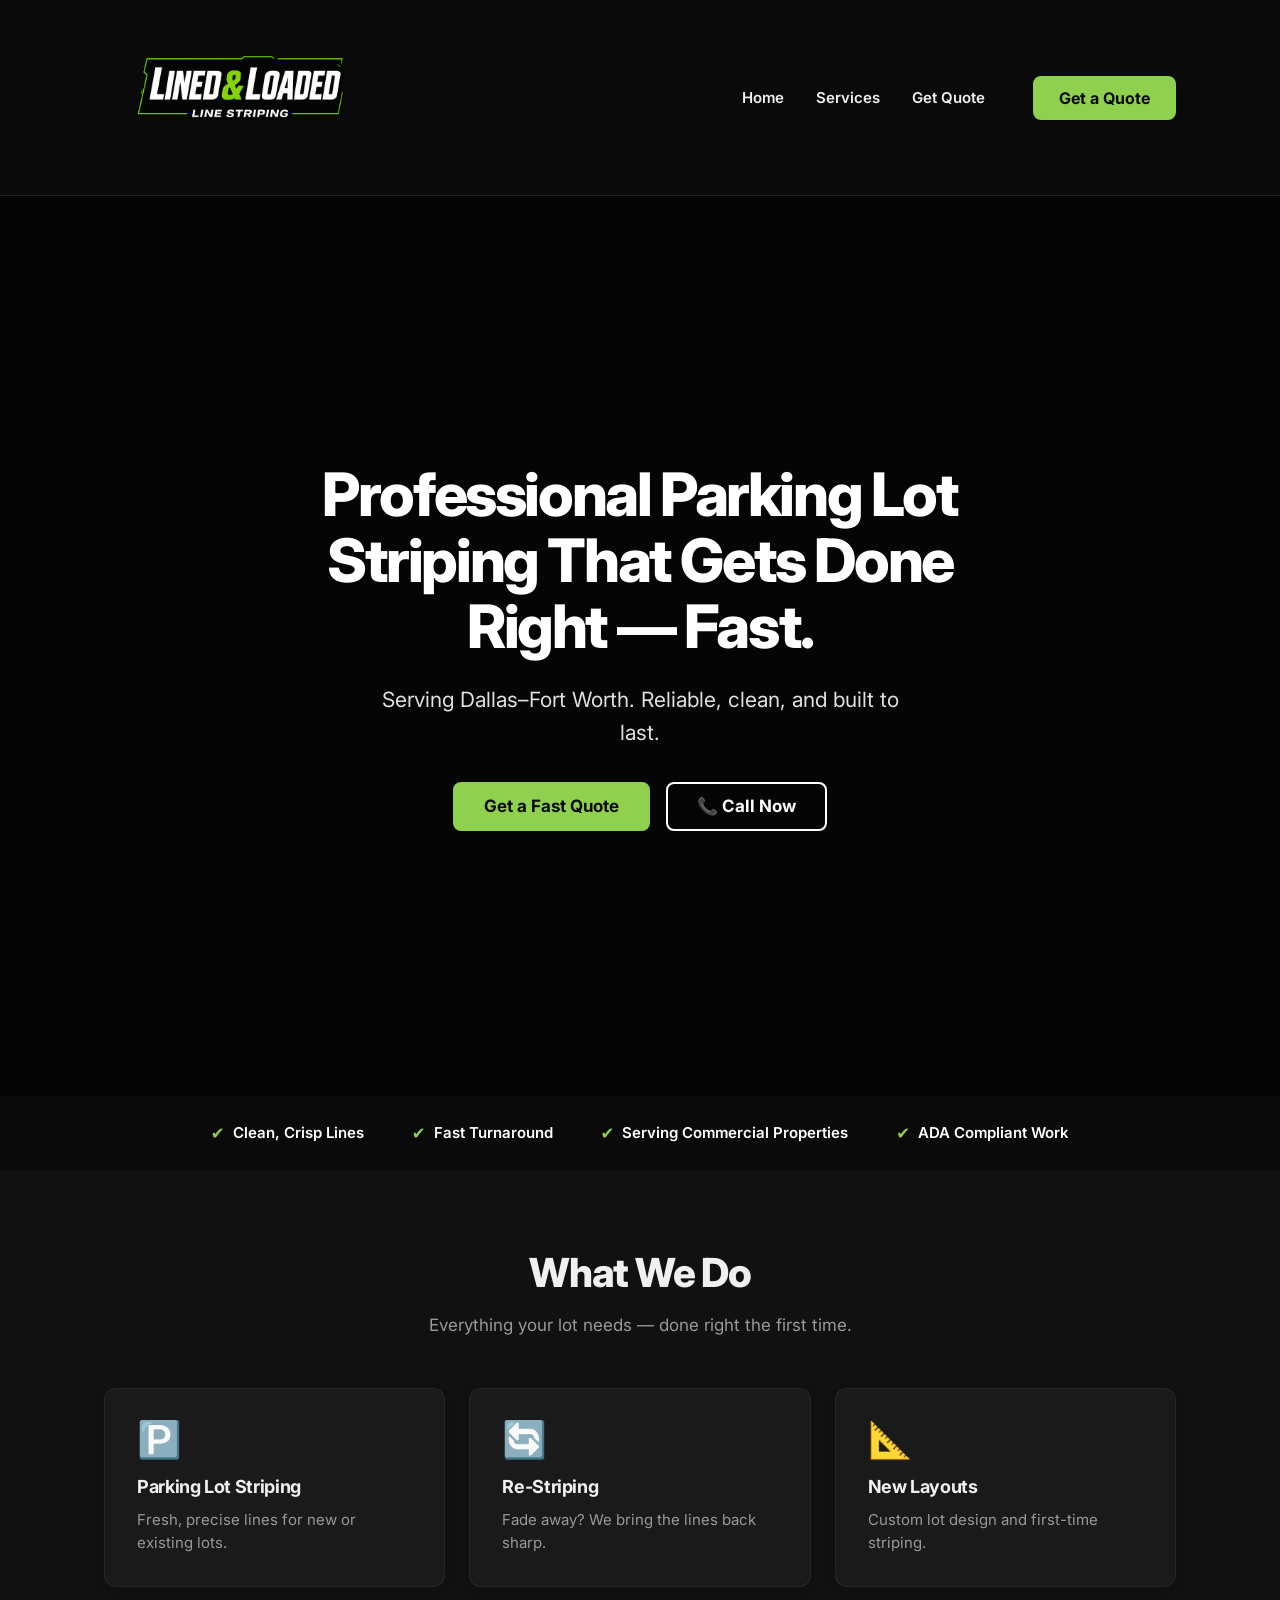
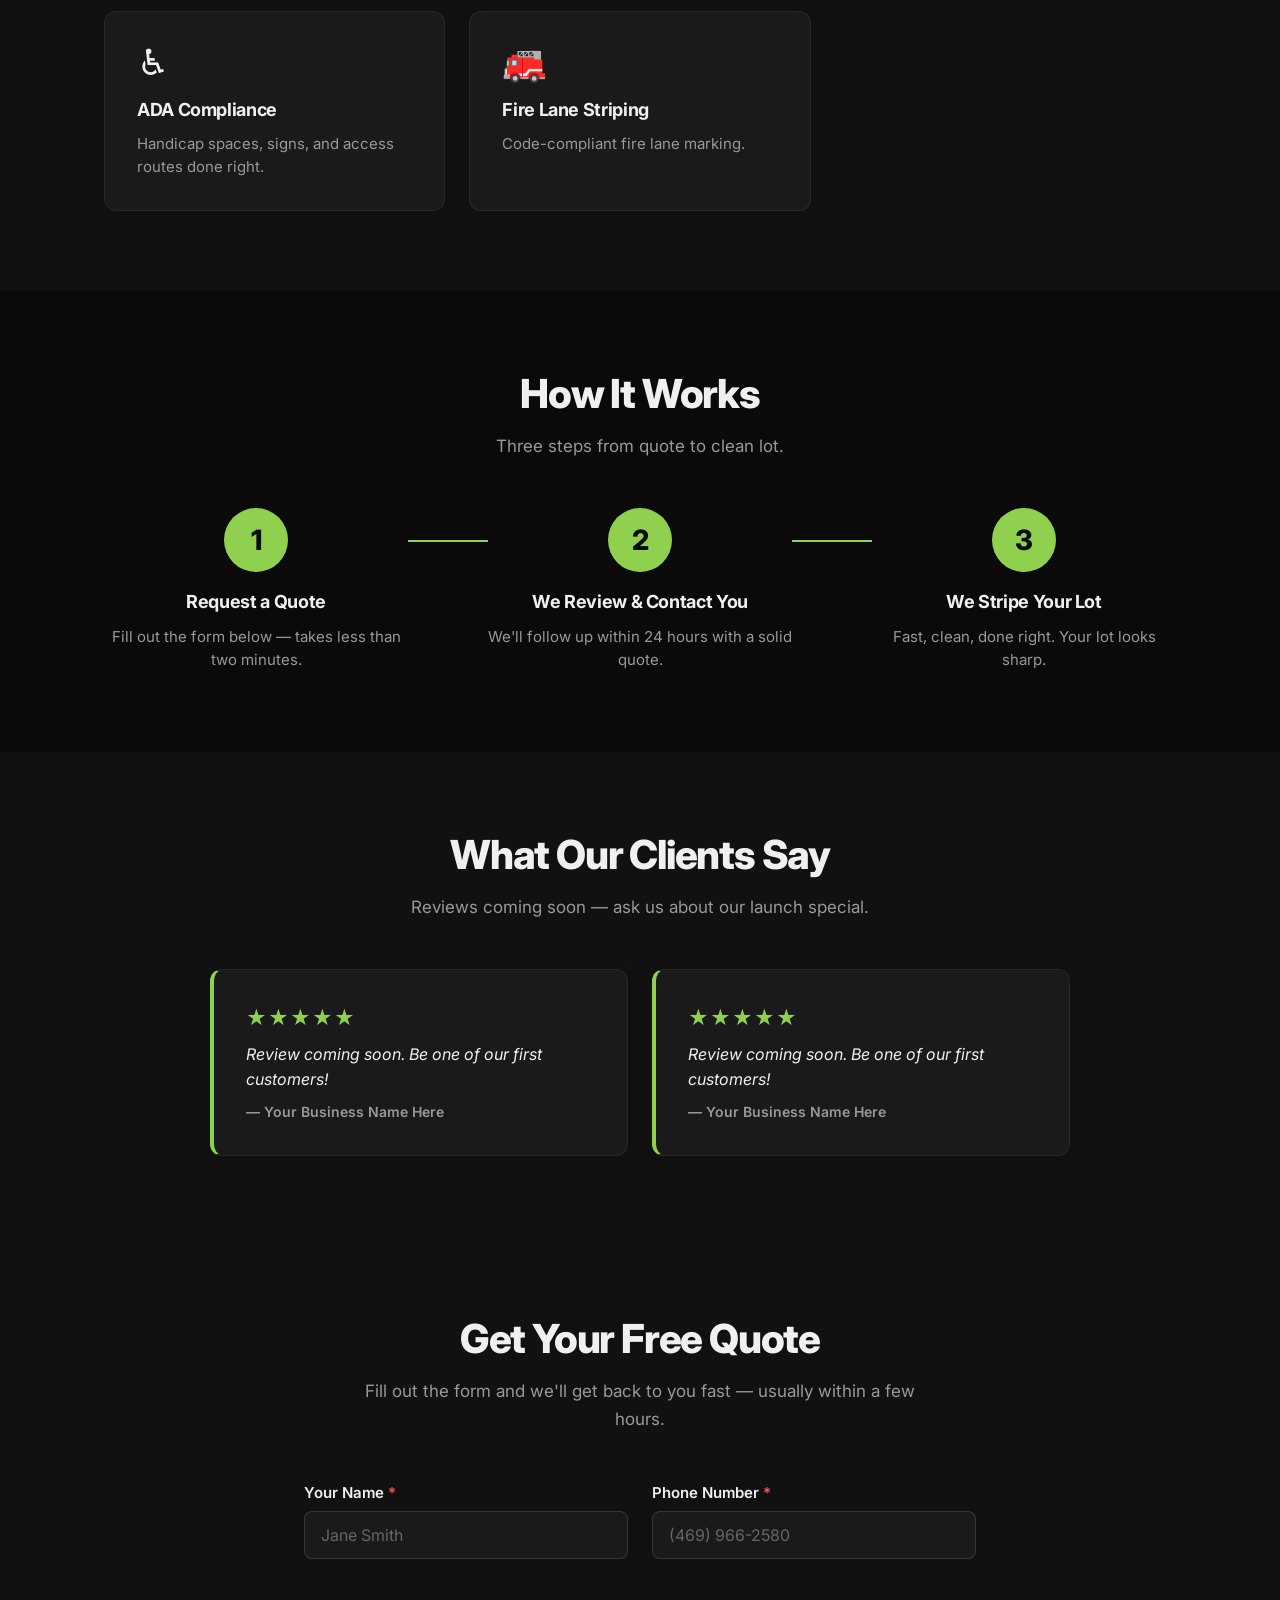
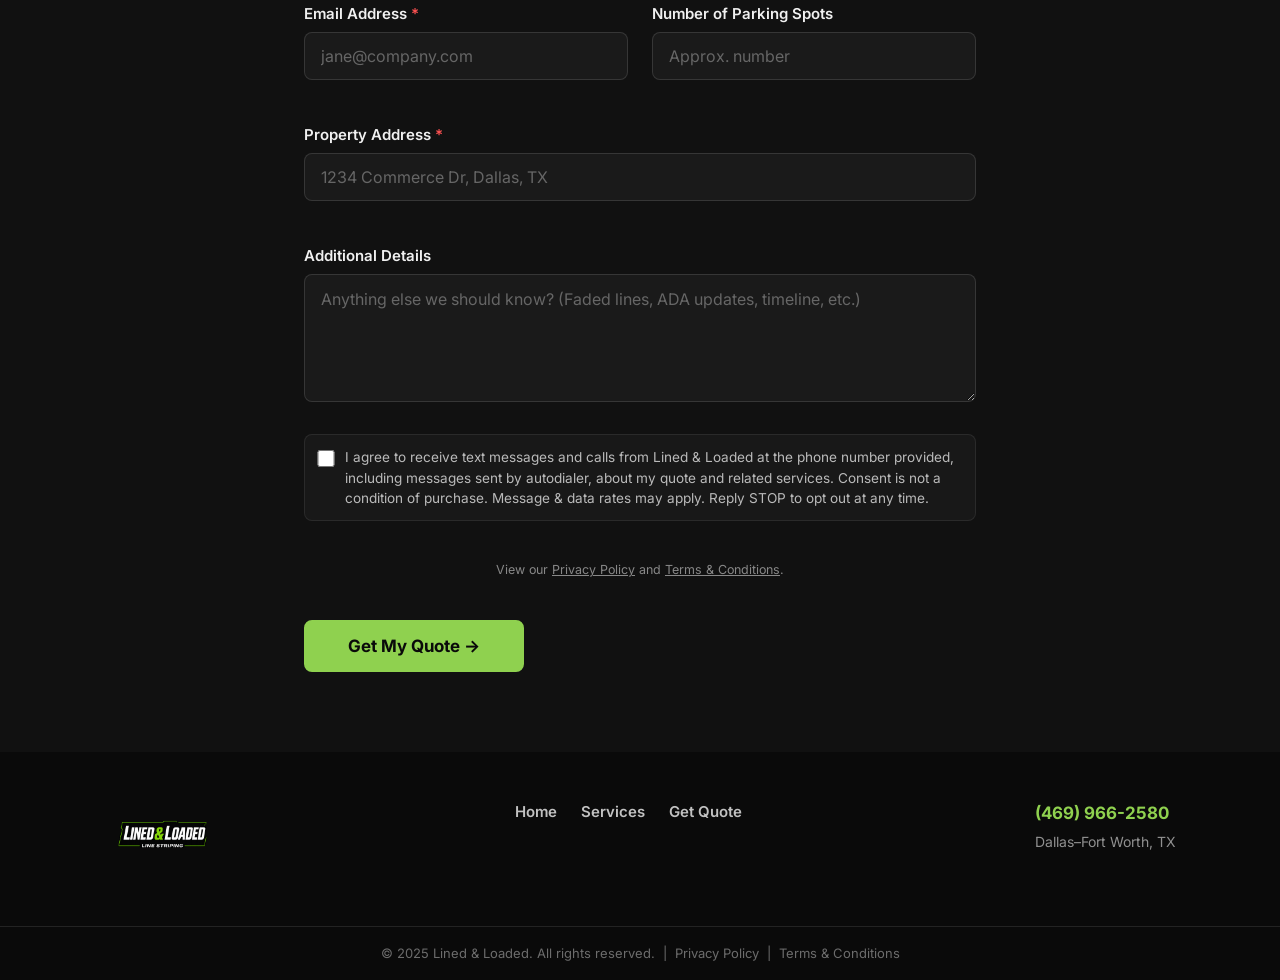
==== index.html @ a07b5204 "Add Google Ads conversion tracking code to all pages" ====
<!DOCTYPE html>
<html lang="en">
<head>
  <meta charset="UTF-8" />
  <meta name="viewport" content="width=device-width, initial-scale=1.0" />
  <title>Parking Lot Striping Dallas | Lined &amp; Loaded</title>
  <meta name="description" content="Professional parking lot striping in Dallas–Fort Worth. Fast turnaround, clean lines, ADA compliant. Get a free quote today." />
  <link rel="canonical" href="https://linedandloadedstriping.com" />

  <!-- Open Graph -->
  <meta property="og:title" content="Parking Lot Striping Dallas | Lined &amp; Loaded" />
  <meta property="og:description" content="Professional parking lot striping in Dallas–Fort Worth. Fast turnaround, clean lines, ADA compliant. Get a free quote today." />
  <meta property="og:type" content="website" />
  <meta property="og:url" content="https://linedandloadedstriping.com" />

  <!-- Google Fonts: Inter -->
  <link rel="preconnect" href="https://fonts.googleapis.com" />
  <link rel="preconnect" href="https://fonts.gstatic.com" crossorigin />
  <link href="https://fonts.googleapis.com/css2?family=Inter:wght@400;600;700;800&display=swap" rel="stylesheet" />

  <!-- Google tag (gtag.js) -->
  <script async src="https://www.googletagmanager.com/gtag/js?id=AW-18159029595"></script>
  <script>
    window.dataLayer = window.dataLayer || [];
    function gtag(){dataLayer.push(arguments);}
    gtag('js', new Date());
    gtag('config', 'AW-18159029595');
  </script>

  <link rel="stylesheet" href="styles.css" />
</head>
<body>

  <!-- ============================================================
       NAVIGATION
  ============================================================ -->
  <header class="nav-header" role="banner">
    <nav class="nav-container" aria-label="Main navigation">
      <!-- Logo -->
      <a href="#home" class="nav-logo" aria-label="Lined &amp; Loaded — Home">
        <img src="logo-new.png" alt="Lined &amp; Loaded Line Striping — Dallas, Texas" class="nav-logo-img" />
      </a>

      <!-- Desktop nav links -->
      <ul class="nav-links" role="list">
        <li><a href="#home" class="nav-link">Home</a></li>
        <li><a href="#services" class="nav-link">Services</a></li>
        <li><a href="#quote" class="nav-link">Get Quote</a></li>
      </ul>

      <!-- Desktop CTA -->
      <a href="#quote" class="btn btn-primary nav-cta">Get a Quote</a>

      <!-- Hamburger (mobile) -->
      <button
        class="hamburger"
        id="hamburger"
        aria-label="Toggle navigation menu"
        aria-expanded="false"
        aria-controls="mobile-nav"
      >
        <span class="hamburger-bar"></span>
        <span class="hamburger-bar"></span>
        <span class="hamburger-bar"></span>
      </button>
    </nav>

    <!-- Mobile nav -->
    <div class="mobile-nav" id="mobile-nav" aria-hidden="true">
      <ul role="list">
        <li><a href="#home" class="mobile-nav-link">Home</a></li>
        <li><a href="#services" class="mobile-nav-link">Services</a></li>
        <li><a href="#quote" class="mobile-nav-link">Get Quote</a></li>
      </ul>
      <a href="#quote" class="btn btn-primary mobile-nav-cta">Get a Free Quote</a>
    </div>
  </header>

  <main>

    <!-- ============================================================
         HERO SECTION
    ============================================================ -->
    <section class="hero" id="home" aria-label="Hero">
      <div class="hero-overlay" aria-hidden="true"></div>
      <div class="hero-content">
        <h1 class="hero-headline hero-animate">
          Professional Parking Lot Striping That Gets Done Right&nbsp;— Fast.
        </h1>
        <p class="hero-sub hero-animate hero-animate--delay-1">
          Serving Dallas–Fort Worth. Reliable, clean, and built to last.
        </p>
        <div class="hero-ctas hero-animate hero-animate--delay-2">
          <a href="#quote" class="btn btn-primary btn-lg">Get a Fast Quote</a>
          <a href="tel:+14699662580" class="btn btn-outline-light btn-lg">
            📞 Call Now
          </a>
        </div>
      </div>
    </section>

    <!-- ============================================================
         TRUST BAR
    ============================================================ -->
    <section class="trust-bar" aria-label="Why choose us">
      <div class="trust-bar-inner">
        <div class="trust-item">
          <span class="trust-check" aria-hidden="true">✔</span>
          <span>Clean, Crisp Lines</span>
        </div>
        <div class="trust-item">
          <span class="trust-check" aria-hidden="true">✔</span>
          <span>Fast Turnaround</span>
        </div>
        <div class="trust-item">
          <span class="trust-check" aria-hidden="true">✔</span>
          <span>Serving Commercial Properties</span>
        </div>
        <div class="trust-item">
          <span class="trust-check" aria-hidden="true">✔</span>
          <span>ADA Compliant Work</span>
        </div>
      </div>
    </section>

    <!-- ============================================================
         SERVICES SECTION
    ============================================================ -->
    <section class="services section" id="services" aria-labelledby="services-title">
      <div class="container">
        <h2 class="section-title" id="services-title">What We Do</h2>
        <p class="section-subtitle">Everything your lot needs — done right the first time.</p>

        <div class="services-grid">

          <article class="service-card fade-in-scroll" aria-label="Parking Lot Striping">
            <div class="service-icon" aria-hidden="true">🅿️</div>
            <h3 class="service-title">Parking Lot Striping</h3>
            <p class="service-desc">Fresh, precise lines for new or existing lots.</p>
          </article>

          <article class="service-card fade-in-scroll" aria-label="Re-Striping">
            <div class="service-icon" aria-hidden="true">🔄</div>
            <h3 class="service-title">Re-Striping</h3>
            <p class="service-desc">Fade away? We bring the lines back sharp.</p>
          </article>

          <article class="service-card fade-in-scroll" aria-label="New Layouts">
            <div class="service-icon" aria-hidden="true">📐</div>
            <h3 class="service-title">New Layouts</h3>
            <p class="service-desc">Custom lot design and first-time striping.</p>
          </article>

          <article class="service-card fade-in-scroll" aria-label="ADA Compliance">
            <div class="service-icon" aria-hidden="true">♿</div>
            <h3 class="service-title">ADA Compliance</h3>
            <p class="service-desc">Handicap spaces, signs, and access routes done right.</p>
          </article>

          <article class="service-card fade-in-scroll" aria-label="Fire Lane Striping">
            <div class="service-icon" aria-hidden="true">🚒</div>
            <h3 class="service-title">Fire Lane Striping</h3>
            <p class="service-desc">Code-compliant fire lane marking.</p>
          </article>

        </div>
      </div>
    </section>

    <!-- ============================================================
         HOW IT WORKS
    ============================================================ -->
    <section class="how-it-works section" aria-labelledby="how-title">
      <div class="container">
        <h2 class="section-title" id="how-title">How It Works</h2>
        <p class="section-subtitle">Three steps from quote to clean lot.</p>

        <div class="steps-row">

          <div class="step fade-in-scroll" aria-label="Step 1: Request a Quote">
            <div class="step-number" aria-hidden="true">1</div>
            <h3 class="step-title">Request a Quote</h3>
            <p class="step-desc">Fill out the form below — takes less than two minutes.</p>
          </div>

          <div class="step-connector" aria-hidden="true"></div>

          <div class="step fade-in-scroll step--delay-1" aria-label="Step 2: We Review and Contact You">
            <div class="step-number" aria-hidden="true">2</div>
            <h3 class="step-title">We Review &amp; Contact You</h3>
            <p class="step-desc">We'll follow up within 24 hours with a solid quote.</p>
          </div>

          <div class="step-connector" aria-hidden="true"></div>

          <div class="step fade-in-scroll step--delay-2" aria-label="Step 3: We Stripe Your Lot">
            <div class="step-number" aria-hidden="true">3</div>
            <h3 class="step-title">We Stripe Your Lot</h3>
            <p class="step-desc">Fast, clean, done right. Your lot looks sharp.</p>
          </div>

        </div>
      </div>
    </section>

    <!-- ============================================================
         REVIEWS PLACEHOLDER
    ============================================================ -->
    <section class="reviews section" aria-labelledby="reviews-title">
      <div class="container">
        <h2 class="section-title" id="reviews-title">What Our Clients Say</h2>
        <p class="section-subtitle">Reviews coming soon — ask us about our launch special.</p>

        <div class="reviews-grid">

          <blockquote class="review-card" aria-label="Placeholder review 1">
            <p class="review-stars" aria-label="5 stars">★★★★★</p>
            <p class="review-text">Review coming soon. Be one of our first customers!</p>
            <footer class="review-author">— Your Business Name Here</footer>
          </blockquote>

          <blockquote class="review-card" aria-label="Placeholder review 2">
            <p class="review-stars" aria-label="5 stars">★★★★★</p>
            <p class="review-text">Review coming soon. Be one of our first customers!</p>
            <footer class="review-author">— Your Business Name Here</footer>
          </blockquote>

        </div>
      </div>
    </section>

    <!-- ============================================================
         LEAD FORM / QUOTE SECTION
    ============================================================ -->
    <section class="quote-section section" id="quote" aria-labelledby="quote-title">
      <div class="container container--narrow">
        <h2 class="section-title" id="quote-title">Get Your Free Quote</h2>
        <p class="section-subtitle">
          Fill out the form and we'll get back to you fast — usually within a few hours.
        </p>

        <!-- Success message (hidden until form submitted) -->
        <div class="form-success" id="form-success" role="alert" aria-live="polite" hidden>
          <span class="form-success-icon" aria-hidden="true">✅</span>
          <p>Thanks! We'll reach out shortly.</p>
        </div>

        <!-- Error message (hidden until error occurs) -->
        <div class="form-error" id="form-error" role="alert" aria-live="polite" hidden>
          Something went wrong — please call us directly at
          <a href="tel:+14699662580">(469) 966-2580</a>.
        </div>

        <!-- Quote form -->
        <form class="quote-form" id="quote-form" novalidate aria-label="Request a free quote">

          <div class="form-row">
            <div class="form-group">
              <label for="field-name" class="form-label">Your Name <span class="required" aria-hidden="true">*</span></label>
              <input
                type="text"
                id="field-name"
                name="name"
                class="form-input"
                placeholder="Jane Smith"
                required
                autocomplete="name"
                aria-required="true"
              />
              <span class="field-error" id="error-name" role="alert" aria-live="polite"></span>
            </div>

            <div class="form-group">
              <label for="field-phone" class="form-label">Phone Number <span class="required" aria-hidden="true">*</span></label>
              <input
                type="tel"
                id="field-phone"
                name="phone"
                class="form-input"
                placeholder="(469) 966-2580"
                required
                autocomplete="tel"
                aria-required="true"
              />
              <span class="field-error" id="error-phone" role="alert" aria-live="polite"></span>
            </div>
          </div>

          <div class="form-row">
            <div class="form-group">
              <label for="field-email" class="form-label">Email Address <span class="required" aria-hidden="true">*</span></label>
              <input
                type="email"
                id="field-email"
                name="email"
                class="form-input"
                placeholder="jane@company.com"
                required
                autocomplete="email"
                aria-required="true"
              />
              <span class="field-error" id="error-email" role="alert" aria-live="polite"></span>
            </div>

            <div class="form-group">
              <label for="field-spots" class="form-label">Number of Parking Spots</label>
              <input
                type="number"
                id="field-spots"
                name="spots"
                class="form-input"
                placeholder="Approx. number"
                min="1"
                autocomplete="off"
              />
            </div>
          </div>

          <div class="form-group">
            <label for="field-address" class="form-label">Property Address <span class="required" aria-hidden="true">*</span></label>
            <input
              type="text"
              id="field-address"
              name="address"
              class="form-input"
              placeholder="1234 Commerce Dr, Dallas, TX"
              required
              autocomplete="street-address"
              aria-required="true"
            />
            <span class="field-error" id="error-address" role="alert" aria-live="polite"></span>
          </div>

          <div class="form-group">
            <label for="field-message" class="form-label">Additional Details</label>
            <textarea
              id="field-message"
              name="message"
              class="form-input form-textarea"
              placeholder="Anything else we should know? (Faded lines, ADA updates, timeline, etc.)"
              rows="4"
              autocomplete="off"
            ></textarea>
          </div>

          <div class="form-group form-consent">
            <label for="field-optin" class="consent-label">
              <input
                type="checkbox"
                id="field-optin"
                name="sms_opt_in"
                class="consent-checkbox"
              />
              <span class="consent-text">
                I agree to receive text messages and calls from Lined &amp; Loaded at the phone number provided, including messages sent by autodialer, about my quote and related services. Consent is not a condition of purchase. Message &amp; data rates may apply. Reply STOP to opt out at any time.
              </span>
            </label>
          </div>

          <p class="form-fineprint">
            View our <a href="/privacy.html">Privacy Policy</a> and <a href="/terms.html">Terms &amp; Conditions</a>.
          </p>

          <button type="submit" class="btn btn-primary btn-submit" id="submit-btn">
            <span class="btn-text">Get My Quote →</span>
            <span class="btn-spinner" aria-hidden="true" hidden></span>
          </button>

        </form>
      </div>
    </section>

  </main>

  <!-- ============================================================
       FOOTER
  ============================================================ -->
  <footer class="footer" role="contentinfo">
    <div class="footer-main">
      <div class="container footer-inner">

        <div class="footer-brand">
          <img src="logo-new.png" alt="Lined &amp; Loaded Line Striping" class="footer-logo-img" />
        </div>

        <nav class="footer-nav" aria-label="Footer navigation">
          <a href="#home" class="footer-link">Home</a>
          <a href="#services" class="footer-link">Services</a>
          <a href="#quote" class="footer-link">Get Quote</a>
        </nav>

        <div class="footer-contact">
          <a href="tel:+14699662580" class="footer-phone">(469) 966-2580</a>
          <span class="footer-location">Dallas–Fort Worth, TX</span>
        </div>

      </div>
    </div>
    <div class="footer-bottom">
      <div class="container">
        <p>© 2025 Lined &amp; Loaded. All rights reserved. &nbsp;|&nbsp; <a href="/privacy.html" style="color:rgba(255,255,255,0.4);text-decoration:none">Privacy Policy</a> &nbsp;|&nbsp; <a href="/terms.html" style="color:rgba(255,255,255,0.4);text-decoration:none">Terms &amp; Conditions</a></p>
      </div>
    </div>
  </footer>

  <!-- ============================================================
       MOBILE STICKY BAR (hidden above 768px via CSS)
  ============================================================ -->
  <div class="mobile-sticky-bar" role="complementary" aria-label="Quick contact">
    <a href="tel:+14699662580" class="mobile-sticky-call">📞 Call Now</a>
    <a href="#quote" class="mobile-sticky-quote">Get a Quote</a>
  </div>

  <script src="main.js"></script>
</body>
</html>
---- styles.css ----
/* ============================================================
   LINED & LOADED — styles.css
   Design: Stripe-level minimalism meets blue-collar reliability.
   Mobile-first, CSS custom properties, no frameworks.
============================================================ */

/* ------------------------------------------------------------
   CUSTOM PROPERTIES
------------------------------------------------------------ */
:root {
  /* Colors — matched to Lined & Loaded logo */
  --color-primary:    #8FD14F; /* Bright green from logo */
  --color-secondary:  #0A0A0A; /* Deep black from logo background */
  --color-bg:         #0A0A0A; /* Dark background matching logo */
  --color-bg-section: #111111; /* Slightly lighter dark for alternating sections */
  --color-bg-card:    #1A1A1A; /* Card backgrounds */
  --color-gray:       #1E1E1E; /* Dark gray for subtle section contrast */
  --color-text:       #F0F0F0; /* Near-white primary text */
  --color-muted:      #999999; /* Muted text */
  --color-error:      #FF5252;
  --color-success:    #4CAF50;

  /* Typography */
  --font-family: 'Inter', system-ui, -apple-system, sans-serif;
  --font-weight-regular: 400;
  --font-weight-semibold: 600;
  --font-weight-bold: 700;
  --font-weight-extrabold: 800;

  /* Spacing */
  --spacing-xs:  0.5rem;
  --spacing-sm:  1rem;
  --spacing-md:  1.5rem;
  --spacing-lg:  2rem;
  --spacing-xl:  3rem;
  --spacing-2xl: 5rem;

  /* Layout */
  --max-width: 1120px;
  --max-width-narrow: 720px;

  /* Borders & Radius */
  --radius-sm: 4px;
  --radius-md: 8px;
  --radius-lg: 12px;

  /* Shadows */
  --shadow-card: 0 2px 12px rgba(0, 0, 0, 0.08);
  --shadow-card-hover: 0 8px 24px rgba(0, 0, 0, 0.14);
  --shadow-btn-hover: 0 4px 16px rgba(143, 209, 79, 0.45);

  /* Transitions */
  --transition: 0.2s ease;

  /* Nav height */
  --nav-height: 195px;
}

/* ------------------------------------------------------------
   RESET & BASE
------------------------------------------------------------ */
*,
*::before,
*::after {
  box-sizing: border-box;
  margin: 0;
  padding: 0;
}

html {
  scroll-behavior: smooth;
  font-size: 16px;
  -webkit-text-size-adjust: 100%;
}

body {
  font-family: var(--font-family);
  font-weight: var(--font-weight-regular);
  color: var(--color-text);
  background-color: var(--color-bg);
  line-height: 1.6;
  /* Space at bottom for mobile sticky bar */
  padding-bottom: 64px;
}

img {
  max-width: 100%;
  display: block;
}

a {
  color: inherit;
  text-decoration: none;
}

ul, ol {
  list-style: none;
}

/* Custom focus ring — yellow outline, no default browser outline */
:focus-visible {
  outline: 3px solid var(--color-primary);
  outline-offset: 2px;
  border-radius: var(--radius-sm);
}

/* Remove default focus for mouse users */
:focus:not(:focus-visible) {
  outline: none;
}

/* ------------------------------------------------------------
   TYPOGRAPHY UTILITIES
------------------------------------------------------------ */
.section-title {
  font-size: clamp(1.75rem, 4vw, 2.5rem);
  font-weight: var(--font-weight-extrabold);
  color: var(--color-text);
  letter-spacing: -0.03em;
  line-height: 1.15;
  text-align: center;
  margin-bottom: var(--spacing-sm);
}

.section-subtitle {
  font-size: 1.0625rem;
  color: var(--color-muted);
  text-align: center;
  max-width: 560px;
  margin: 0 auto var(--spacing-xl);
  line-height: 1.6;
}

/* ------------------------------------------------------------
   LAYOUT UTILITIES
------------------------------------------------------------ */
.container {
  width: 100%;
  max-width: var(--max-width);
  margin: 0 auto;
  padding: 0 var(--spacing-md);
}

.container--narrow {
  max-width: var(--max-width-narrow);
}

.section {
  padding: var(--spacing-2xl) 0;
}

/* ------------------------------------------------------------
   BUTTONS
------------------------------------------------------------ */
.btn {
  display: inline-flex;
  align-items: center;
  justify-content: center;
  gap: 0.4em;
  font-family: var(--font-family);
  font-weight: var(--font-weight-bold);
  font-size: 1rem;
  line-height: 1;
  border: 2px solid transparent;
  border-radius: var(--radius-md);
  cursor: pointer;
  text-decoration: none;
  transition: transform var(--transition), box-shadow var(--transition), background var(--transition), color var(--transition), border-color var(--transition);
  padding: 0.75rem 1.5rem;
  white-space: nowrap;
}

.btn:hover {
  transform: scale(1.03);
}

/* Primary: yellow bg, black text */
.btn-primary {
  background-color: var(--color-primary);
  color: var(--color-secondary);
  border-color: var(--color-primary);
}

.btn-primary:hover {
  box-shadow: var(--shadow-btn-hover);
}

/* Outline light: transparent bg, white border (for hero) */
.btn-outline-light {
  background-color: transparent;
  color: #ffffff;
  border-color: #ffffff;
}

.btn-outline-light:hover {
  background-color: rgba(255, 255, 255, 0.12);
  box-shadow: 0 4px 16px rgba(255, 255, 255, 0.15);
}

/* Large variant */
.btn-lg {
  font-size: 1.0625rem;
  padding: 0.9rem 1.8rem;
}

/* ------------------------------------------------------------
   NAVIGATION
------------------------------------------------------------ */
.nav-header {
  position: sticky;
  top: 0;
  z-index: 1000;
  background-color: var(--color-secondary);
  border-bottom: 1px solid rgba(255, 255, 255, 0.08);
  box-shadow: 0 1px 0 rgba(0, 0, 0, 0.3);
}

.nav-container {
  display: flex;
  align-items: center;
  height: var(--nav-height);
  max-width: var(--max-width);
  margin: 0 auto;
  padding: 0 var(--spacing-md);
  gap: var(--spacing-lg);
}

/* Logo */
.nav-logo {
  display: flex;
  align-items: center;
  gap: 0.5rem;
  text-decoration: none;
  flex-shrink: 0;
}

/* Real logo image in nav */
.nav-logo-img {
  height: 182px;
  width: auto;
  display: block;
}

/* Real logo image in footer */
.footer-logo-img {
  height: 78px;
  width: auto;
  display: block;
}

.logo-mark {
  display: inline-flex;
  align-items: center;
  justify-content: center;
  background-color: var(--color-primary);
  color: var(--color-secondary);
  font-weight: var(--font-weight-extrabold);
  font-size: 0.875rem;
  letter-spacing: -0.02em;
  width: 36px;
  height: 36px;
  border-radius: var(--radius-sm);
  flex-shrink: 0;
}

.logo-text {
  font-weight: var(--font-weight-bold);
  font-size: 1.0625rem;
  color: var(--color-text);
  letter-spacing: -0.02em;
}

/* Desktop nav links */
.nav-links {
  display: none;
  align-items: center;
  gap: var(--spacing-lg);
  margin-left: auto;
}

.nav-link {
  font-weight: var(--font-weight-semibold);
  font-size: 0.9375rem;
  color: var(--color-text);
  transition: color var(--transition);
}

.nav-link:hover {
  color: var(--color-primary);
}

/* Desktop CTA — push it to the right */
.nav-cta {
  margin-left: var(--spacing-sm);
  flex-shrink: 0;
  display: none;
}

/* Hamburger */
.hamburger {
  display: flex;
  flex-direction: column;
  justify-content: center;
  gap: 5px;
  width: 40px;
  height: 40px;
  background: none;
  border: none;
  cursor: pointer;
  padding: 4px;
  border-radius: var(--radius-sm);
  margin-left: auto;
  transition: background var(--transition);
}

.hamburger:hover {
  background-color: var(--color-gray);
}

.hamburger-bar {
  display: block;
  height: 2px;
  width: 100%;
  background-color: var(--color-text);
  border-radius: 2px;
  transition: transform var(--transition), opacity var(--transition);
}

/* Hamburger open state */
.hamburger[aria-expanded="true"] .hamburger-bar:nth-child(1) {
  transform: translateY(7px) rotate(45deg);
}
.hamburger[aria-expanded="true"] .hamburger-bar:nth-child(2) {
  opacity: 0;
}
.hamburger[aria-expanded="true"] .hamburger-bar:nth-child(3) {
  transform: translateY(-7px) rotate(-45deg);
}

/* Mobile nav drawer */
.mobile-nav {
  display: flex;
  flex-direction: column;
  gap: var(--spacing-sm);
  padding: var(--spacing-md);
  background-color: var(--color-secondary);
  border-top: 1px solid rgba(255, 255, 255, 0.08);
  overflow: hidden;
  max-height: 0;
  opacity: 0;
  transition: max-height 0.3s ease, opacity 0.2s ease, padding 0.2s ease;
  padding-top: 0;
  padding-bottom: 0;
}

.mobile-nav.is-open {
  max-height: 320px;
  opacity: 1;
  padding-top: var(--spacing-md);
  padding-bottom: var(--spacing-md);
}

.mobile-nav ul {
  display: flex;
  flex-direction: column;
  gap: var(--spacing-xs);
}

.mobile-nav-link {
  display: block;
  padding: 0.6rem 0;
  font-weight: var(--font-weight-semibold);
  font-size: 1rem;
  color: var(--color-text);
  border-bottom: 1px solid rgba(255, 255, 255, 0.08);
  transition: color var(--transition);
}

.mobile-nav-link:hover {
  color: var(--color-primary);
}

.mobile-nav-cta {
  margin-top: var(--spacing-xs);
  width: 100%;
  justify-content: center;
}

/* ------------------------------------------------------------
   HERO
------------------------------------------------------------ */
.hero {
  position: relative;
  min-height: 100vh;
  display: flex;
  align-items: center;
  background-image: url('https://images.unsplash.com/photo-1506521781263-d8422e82f27a?auto=format&fit=crop&w=1920&q=80');
  background-size: cover;
  background-position: center;
  background-attachment: fixed;
  color: #ffffff;
}

.hero-overlay {
  position: absolute;
  inset: 0;
  background-color: rgba(0, 0, 0, 0.55);
  z-index: 0;
}

.hero-content {
  position: relative;
  z-index: 1;
  max-width: var(--max-width);
  margin: 0 auto;
  padding: var(--spacing-2xl) var(--spacing-md);
  text-align: center;
}

.hero-headline {
  font-size: clamp(2rem, 5.5vw, 3.75rem);
  font-weight: var(--font-weight-extrabold);
  letter-spacing: -0.04em;
  line-height: 1.1;
  max-width: 820px;
  margin: 0 auto var(--spacing-md);
  color: #ffffff;
}

.hero-sub {
  font-size: clamp(1.0625rem, 2vw, 1.3125rem);
  font-weight: var(--font-weight-regular);
  color: rgba(255, 255, 255, 0.88);
  max-width: 540px;
  margin: 0 auto var(--spacing-lg);
}

.hero-ctas {
  display: flex;
  flex-wrap: wrap;
  gap: var(--spacing-sm);
  justify-content: center;
}

/* Hero fade-in animation */
.hero-animate {
  opacity: 0;
  transform: translateY(24px);
  animation: heroFadeIn 0.7s ease forwards;
}

.hero-animate--delay-1 {
  animation-delay: 0.18s;
}

.hero-animate--delay-2 {
  animation-delay: 0.34s;
}

@keyframes heroFadeIn {
  to {
    opacity: 1;
    transform: translateY(0);
  }
}

/* ------------------------------------------------------------
   TRUST BAR
------------------------------------------------------------ */
.trust-bar {
  background-color: var(--color-secondary);
  padding: var(--spacing-md) 0;
}

.trust-bar-inner {
  max-width: var(--max-width);
  margin: 0 auto;
  padding: 0 var(--spacing-md);
  display: flex;
  flex-direction: column;
  gap: var(--spacing-sm);
  align-items: flex-start;
}

.trust-item {
  display: flex;
  align-items: center;
  gap: 0.5rem;
  color: #ffffff;
  font-weight: var(--font-weight-semibold);
  font-size: 0.9375rem;
}

.trust-check {
  color: var(--color-primary);
  font-size: 1.1em;
  flex-shrink: 0;
}

/* ------------------------------------------------------------
   SERVICES
------------------------------------------------------------ */
.services {
  background-color: var(--color-bg-section);
}

.services-grid {
  display: grid;
  grid-template-columns: 1fr;
  gap: var(--spacing-md);
}

.service-card {
  background-color: var(--color-bg-card);
  border-radius: var(--radius-lg);
  padding: var(--spacing-lg);
  box-shadow: var(--shadow-card);
  border: 1px solid rgba(255,255,255,0.06);
  transition: transform var(--transition), box-shadow var(--transition);
  cursor: default;
}

.service-card:hover {
  transform: translateY(-4px);
  box-shadow: var(--shadow-card-hover);
}

.service-icon {
  font-size: 2.25rem;
  margin-bottom: var(--spacing-sm);
  line-height: 1;
}

.service-title {
  font-size: 1.125rem;
  font-weight: var(--font-weight-bold);
  color: var(--color-text);
  letter-spacing: -0.02em;
  margin-bottom: var(--spacing-xs);
}

.service-desc {
  font-size: 0.9375rem;
  color: var(--color-muted);
  line-height: 1.5;
}

/* ------------------------------------------------------------
   HOW IT WORKS
------------------------------------------------------------ */
.how-it-works {
  background-color: var(--color-bg);
  /* bg is already dark */
}

.steps-row {
  display: flex;
  flex-direction: column;
  gap: var(--spacing-lg);
  align-items: center;
}

.step {
  text-align: center;
  max-width: 280px;
}

.step-number {
  display: inline-flex;
  align-items: center;
  justify-content: center;
  width: 64px;
  height: 64px;
  background-color: var(--color-primary);
  color: var(--color-secondary);
  font-size: 1.75rem;
  font-weight: var(--font-weight-extrabold);
  border-radius: 50%;
  margin: 0 auto var(--spacing-sm);
}

.step-title {
  font-size: 1.125rem;
  font-weight: var(--font-weight-bold);
  color: var(--color-text);
  letter-spacing: -0.02em;
  margin-bottom: var(--spacing-xs);
}

.step-desc {
  font-size: 0.9375rem;
  color: var(--color-muted);
  line-height: 1.55;
}

/* Connector between steps (desktop) */
.step-connector {
  display: none;
}

/* ------------------------------------------------------------
   REVIEWS
------------------------------------------------------------ */
.reviews {
  background-color: var(--color-bg-section);
}

.reviews-grid {
  display: grid;
  grid-template-columns: 1fr;
  gap: var(--spacing-md);
  max-width: 860px;
  margin: 0 auto;
}

.review-card {
  background-color: var(--color-bg-card);
  border-radius: var(--radius-lg);
  padding: var(--spacing-lg);
  box-shadow: var(--shadow-card);
  border-left: 4px solid var(--color-primary);
  border-top: 1px solid rgba(255,255,255,0.06);
  border-right: 1px solid rgba(255,255,255,0.06);
  border-bottom: 1px solid rgba(255,255,255,0.06);
}

.review-stars {
  font-size: 1.25rem;
  color: var(--color-primary);
  margin-bottom: var(--spacing-xs);
  letter-spacing: 0.05em;
}

.review-text {
  font-size: 1rem;
  color: var(--color-text);
  font-style: italic;
  margin-bottom: var(--spacing-xs);
  line-height: 1.6;
}

.review-author {
  font-size: 0.875rem;
  font-weight: var(--font-weight-semibold);
  color: var(--color-muted);
}

/* ------------------------------------------------------------
   QUOTE FORM SECTION
------------------------------------------------------------ */
.quote-section {
  background-color: var(--color-bg-section);
}

.quote-form {
  display: flex;
  flex-direction: column;
  gap: var(--spacing-md);
  margin-top: var(--spacing-md);
}

.form-row {
  display: flex;
  flex-direction: column;
  gap: var(--spacing-md);
}

.form-group {
  display: flex;
  flex-direction: column;
  gap: 0.375rem;
  flex: 1;
}

.form-label {
  font-size: 0.9375rem;
  font-weight: var(--font-weight-semibold);
  color: var(--color-text);
}

.required {
  color: var(--color-error);
}

.form-input {
  font-family: var(--font-family);
  font-size: 1rem;
  color: var(--color-text);
  background-color: var(--color-bg-card);
  border: 1.5px solid rgba(255,255,255,0.12);
  border-radius: var(--radius-md);
  padding: 0.75rem 1rem;
  min-height: 48px;
  width: 100%;
  transition: border-color var(--transition), box-shadow var(--transition);
  appearance: none;
  -webkit-appearance: none;
}

.form-input::placeholder {
  color: #666666;
}

.form-input:focus {
  outline: none;
  border-color: var(--color-primary);
  box-shadow: 0 0 0 3px rgba(143, 209, 79, 0.25);
}

/* Invalid / error state */
.form-input.is-invalid {
  border-color: var(--color-error);
  box-shadow: 0 0 0 3px rgba(211, 47, 47, 0.15);
}

.form-textarea {
  min-height: 120px;
  resize: vertical;
  line-height: 1.6;
}

.field-error {
  font-size: 0.8125rem;
  color: var(--color-error);
  font-weight: var(--font-weight-semibold);
  min-height: 1em;
}

/* Submit button */
.btn-submit {
  width: 100%;
  min-height: 52px;
  font-size: 1.0625rem;
  position: relative;
  gap: 0.5rem;
}

.btn-spinner {
  width: 18px;
  height: 18px;
  border: 2.5px solid rgba(17, 17, 17, 0.25);
  border-top-color: var(--color-secondary);
  border-radius: 50%;
  animation: spin 0.65s linear infinite;
  flex-shrink: 0;
}

@keyframes spin {
  to { transform: rotate(360deg); }
}

/* Ensure hidden attribute is respected even when display is set */
[hidden] {
  display: none !important;
}

/* Success card */
.form-success {
  display: flex;
  align-items: center;
  gap: var(--spacing-sm);
  background-color: rgba(76, 175, 80, 0.15);
  border: 1.5px solid rgba(76, 175, 80, 0.4);
  border-radius: var(--radius-lg);
  padding: var(--spacing-lg);
  font-size: 1.0625rem;
  font-weight: var(--font-weight-semibold);
  color: #81C784;
}

.form-success-icon {
  font-size: 1.5rem;
  flex-shrink: 0;
}

/* Error banner */
.form-error {
  background-color: rgba(255, 82, 82, 0.12);
  border: 1.5px solid rgba(255, 82, 82, 0.35);
  border-radius: var(--radius-md);
  padding: var(--spacing-sm) var(--spacing-md);
  font-size: 0.9375rem;
  color: var(--color-error);
  font-weight: var(--font-weight-semibold);
}

.form-error a {
  color: var(--color-error);
  text-decoration: underline;
}

/* ------------------------------------------------------------
   FOOTER
------------------------------------------------------------ */
.footer {
  background-color: var(--color-secondary);
  color: #ffffff;
}

.footer-main {
  padding: var(--spacing-xl) 0;
}

.footer-inner {
  display: flex;
  flex-direction: column;
  gap: var(--spacing-lg);
  align-items: flex-start;
}

.footer-brand {
  display: flex;
  align-items: center;
  gap: 0.5rem;
}

.footer-brand .logo-text {
  color: #ffffff;
}

.footer-nav {
  display: flex;
  flex-direction: column;
  gap: var(--spacing-xs);
}

.footer-link {
  font-size: 0.9375rem;
  font-weight: var(--font-weight-semibold);
  color: rgba(255, 255, 255, 0.75);
  transition: color var(--transition);
}

.footer-link:hover {
  color: var(--color-primary);
}

.footer-contact {
  display: flex;
  flex-direction: column;
  gap: 0.25rem;
}

.footer-phone {
  font-size: 1.0625rem;
  font-weight: var(--font-weight-bold);
  color: var(--color-primary);
  transition: opacity var(--transition);
}

.footer-phone:hover {
  opacity: 0.85;
}

.footer-location {
  font-size: 0.875rem;
  color: rgba(255, 255, 255, 0.55);
}

.footer-bottom {
  border-top: 1px solid rgba(255, 255, 255, 0.1);
  padding: var(--spacing-sm) 0;
}

.footer-bottom p {
  font-size: 0.8125rem;
  color: rgba(255, 255, 255, 0.4);
  text-align: center;
}

/* ------------------------------------------------------------
   MOBILE STICKY BAR
------------------------------------------------------------ */
.mobile-sticky-bar {
  position: fixed;
  bottom: 0;
  left: 0;
  right: 0;
  z-index: 999;
  display: flex;
  height: 56px;
  background-color: var(--color-secondary);
  border-top: 2px solid rgba(255, 255, 255, 0.1);
}

.mobile-sticky-call,
.mobile-sticky-quote {
  flex: 1;
  display: flex;
  align-items: center;
  justify-content: center;
  font-family: var(--font-family);
  font-weight: var(--font-weight-bold);
  font-size: 0.9375rem;
  text-decoration: none;
  transition: opacity var(--transition), background var(--transition);
}

.mobile-sticky-call {
  color: #ffffff;
  background-color: var(--color-secondary);
  border-right: 1px solid rgba(255, 255, 255, 0.1);
}

.mobile-sticky-call:hover {
  opacity: 0.85;
}

.mobile-sticky-quote {
  color: var(--color-secondary);
  background-color: var(--color-primary);
}

.mobile-sticky-quote:hover {
  opacity: 0.9;
}

/* ------------------------------------------------------------
   SCROLL ANIMATIONS
------------------------------------------------------------ */
.fade-in-scroll {
  opacity: 0;
  transform: translateY(28px);
  transition: opacity 0.55s ease, transform 0.55s ease;
}

.fade-in-scroll.is-visible {
  opacity: 1;
  transform: translateY(0);
}

/* Staggered delay variants for steps */
.step--delay-1.fade-in-scroll {
  transition-delay: 0.15s;
}

.step--delay-2.fade-in-scroll {
  transition-delay: 0.3s;
}

/* ============================================================
   RESPONSIVE — TABLET (≥ 640px)
============================================================ */
@media (min-width: 640px) {

  /* Trust bar: row layout */
  .trust-bar-inner {
    flex-direction: row;
    flex-wrap: wrap;
    gap: var(--spacing-md) var(--spacing-xl);
    justify-content: center;
  }

  /* Services: 2 columns */
  .services-grid {
    grid-template-columns: repeat(2, 1fr);
  }

  /* Form rows become 2-col */
  .form-row {
    flex-direction: row;
  }

  /* Reviews: 2 columns */
  .reviews-grid {
    grid-template-columns: repeat(2, 1fr);
  }

  /* Footer inner: row on tablet */
  .footer-inner {
    flex-direction: row;
    align-items: flex-start;
    justify-content: space-between;
    flex-wrap: wrap;
  }

  .footer-nav {
    flex-direction: row;
    gap: var(--spacing-md);
    align-items: center;
  }

}

/* ============================================================
   RESPONSIVE — DESKTOP (≥ 768px)
============================================================ */
@media (min-width: 768px) {

  /* Hide mobile sticky bar */
  .mobile-sticky-bar {
    display: none;
  }

  /* Remove mobile padding offset */
  body {
    padding-bottom: 0;
  }

  /* Show desktop nav */
  .nav-links {
    display: flex;
  }

  .nav-cta {
    display: inline-flex;
  }

  /* Hide hamburger */
  .hamburger {
    display: none;
  }

  /* Hide mobile nav (it won't be openable) */
  .mobile-nav {
    display: none;
  }

  /* Submit button: auto-width on desktop */
  .btn-submit {
    width: auto;
    min-width: 220px;
    align-self: flex-start;
  }

}

/* ============================================================
   RESPONSIVE — LARGE DESKTOP (≥ 900px)
============================================================ */
@media (min-width: 900px) {

  /* Services: 3 columns */
  .services-grid {
    grid-template-columns: repeat(3, 1fr);
  }

  /* How it works: horizontal row */
  .steps-row {
    flex-direction: row;
    align-items: flex-start;
    gap: 0;
  }

  .step {
    flex: 1;
    max-width: none;
  }

  /* Connector line between steps */
  .step-connector {
    display: block;
    flex: 0 0 80px;
    height: 2px;
    background-color: var(--color-primary);
    margin-top: 32px; /* vertically align with center of step number */
    flex-shrink: 0;
  }

}

/* ============================================================
   PRINT
============================================================ */
@media print {
  .nav-header,
  .hero,
  .trust-bar,
  .mobile-sticky-bar,
  .footer {
    display: none;
  }

  .section {
    padding: 1rem 0;
  }
}

/* ============================================================
   QUOTE PAGE HEADER (standalone /quote.html)
============================================================ */
.quote-page-header {
  background-color: var(--color-bg-section);
  padding: clamp(5rem, 9vw, 7rem) 1.25rem clamp(2rem, 4vw, 3rem);
  text-align: center;
  border-bottom: 1px solid #1f1f1f;
}
.quote-page-title {
  font-size: clamp(2rem, 4.5vw, 3rem);
  font-weight: 800;
  letter-spacing: -0.02em;
  margin: 0 0 0.75rem;
  color: var(--color-text);
}
.quote-page-sub {
  font-size: clamp(1rem, 1.5vw, 1.125rem);
  color: rgba(240, 240, 240, 0.7);
  max-width: 36rem;
  margin: 0 auto;
  line-height: 1.6;
}

/* ============================================================
   CONSENT CHECKBOX (SMS opt-in on quote forms)
============================================================ */
.form-consent {
  margin-top: 0.5rem;
  margin-bottom: 1rem;
}
.consent-label {
  display: flex;
  align-items: flex-start;
  gap: 0.625rem;
  cursor: pointer;
  font-size: 0.85rem;
  line-height: 1.5;
  color: rgba(240, 240, 240, 0.75);
  padding: 0.75rem;
  background-color: rgba(255, 255, 255, 0.03);
  border: 1px solid rgba(255, 255, 255, 0.08);
  border-radius: 8px;
  transition: border-color 0.15s ease, background-color 0.15s ease;
}
.consent-label:hover {
  border-color: rgba(143, 209, 79, 0.4);
  background-color: rgba(255, 255, 255, 0.05);
}
.consent-checkbox {
  flex-shrink: 0;
  margin-top: 0.15rem;
  width: 1.1rem;
  height: 1.1rem;
  accent-color: var(--color-primary);
  cursor: pointer;
}
.consent-text {
  flex: 1;
}
.form-fineprint {
  font-size: 0.78rem;
  color: #888;
  line-height: 1.5;
  margin: 0 0 1rem;
  text-align: center;
}
.form-fineprint a {
  color: #888;
  text-decoration: underline;
}
.form-fineprint a:hover {
  color: var(--color-primary);
}
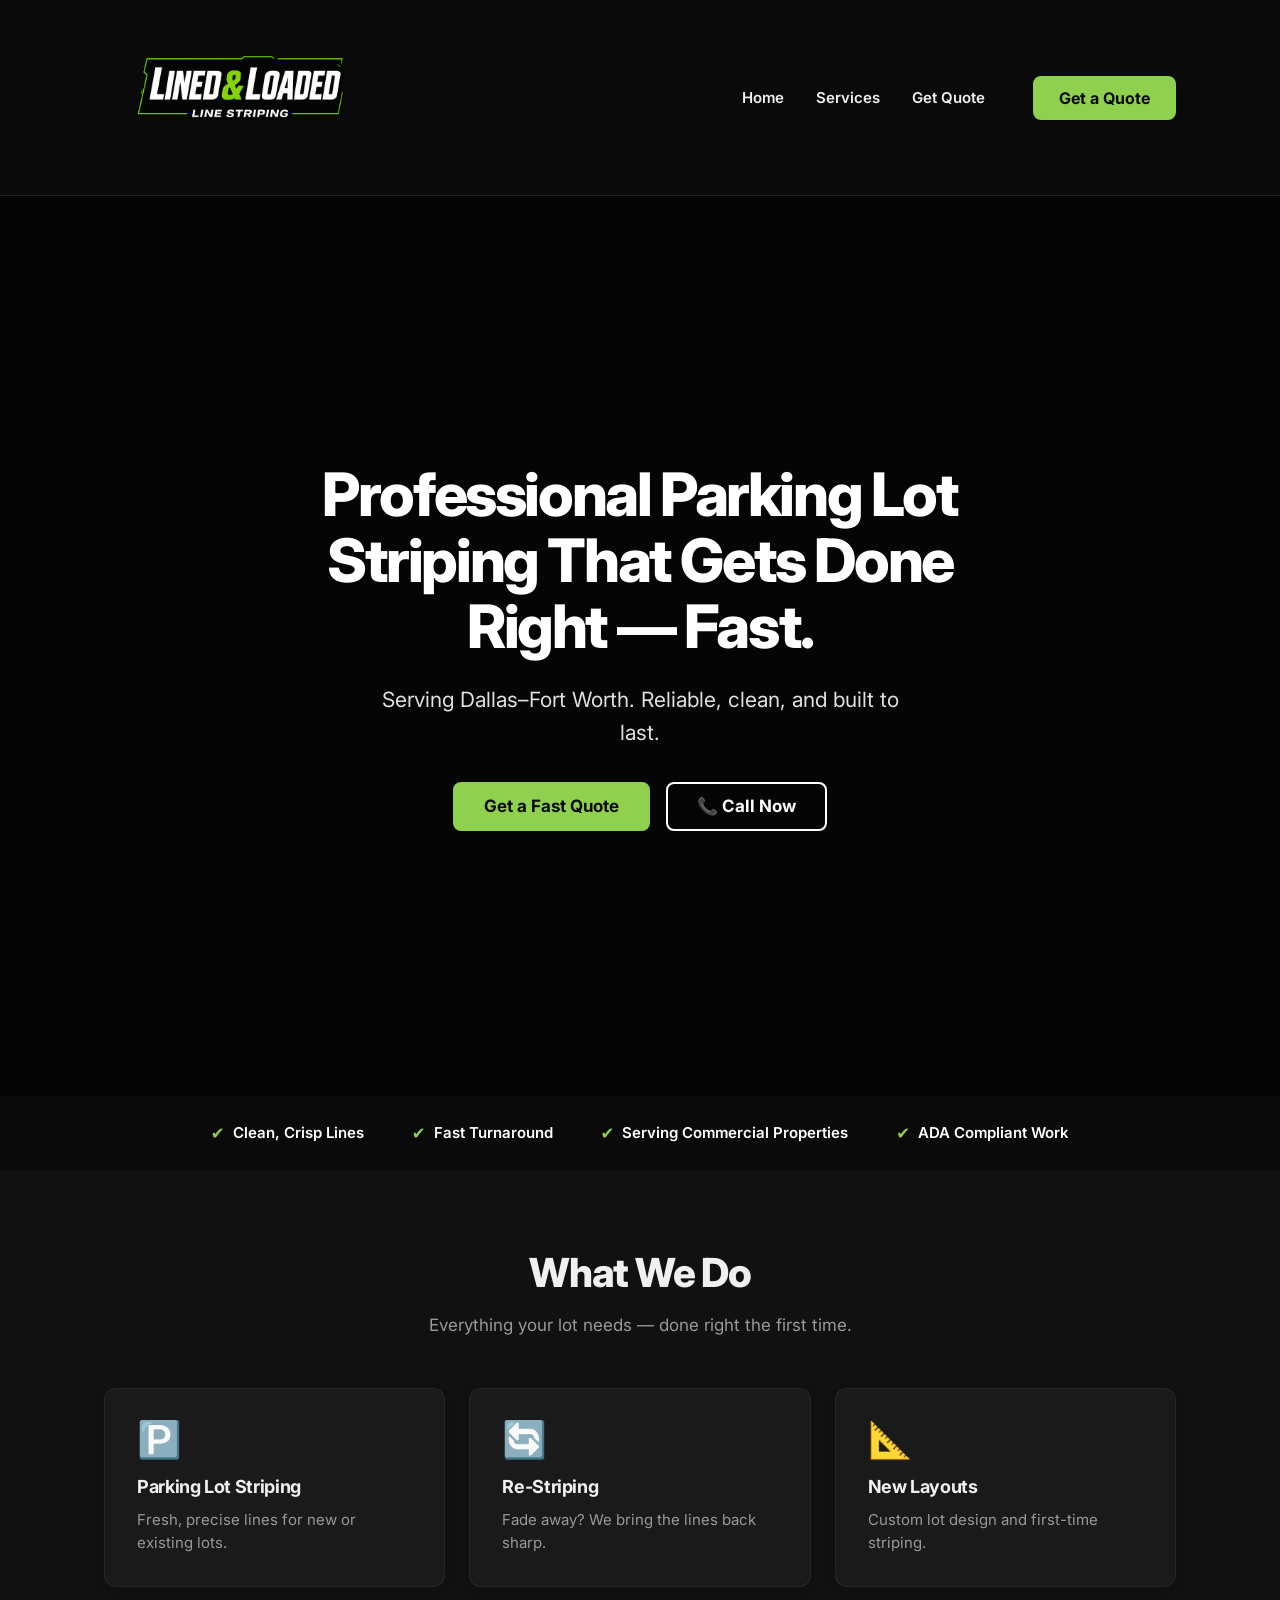
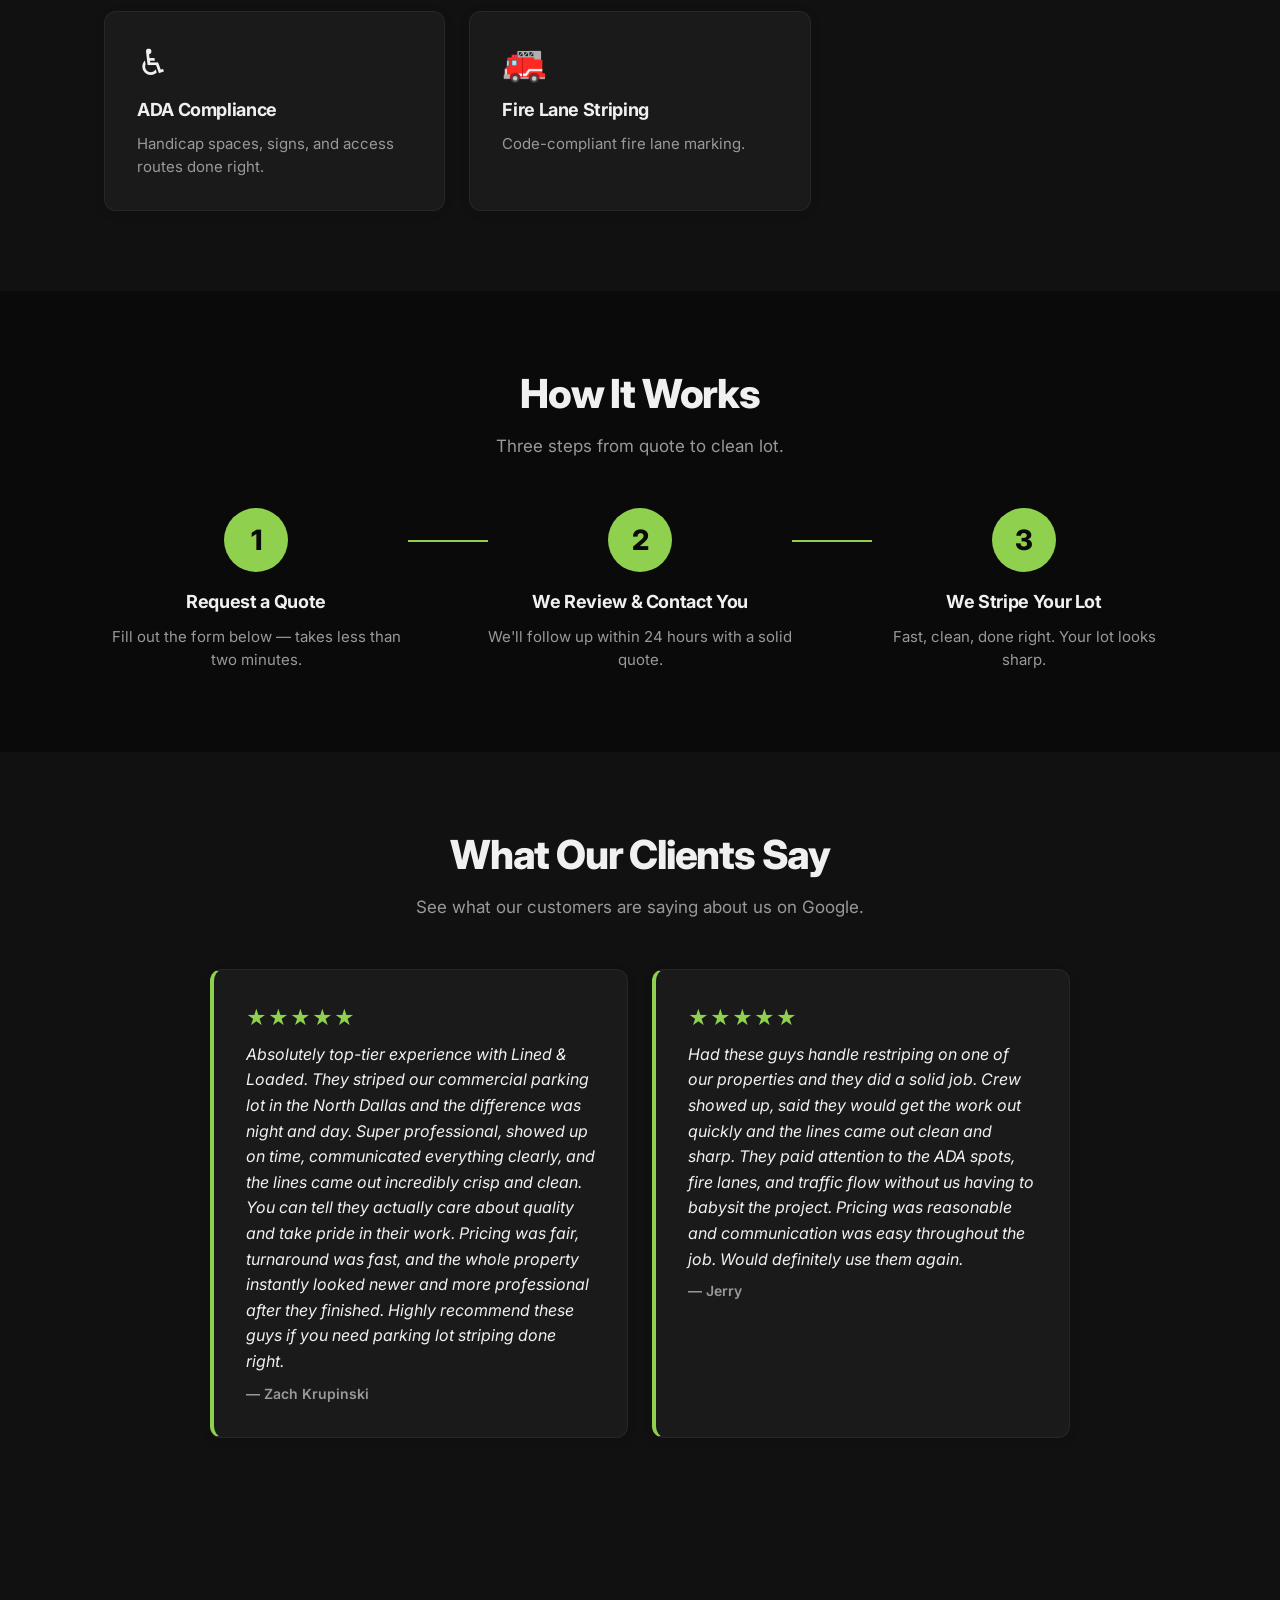
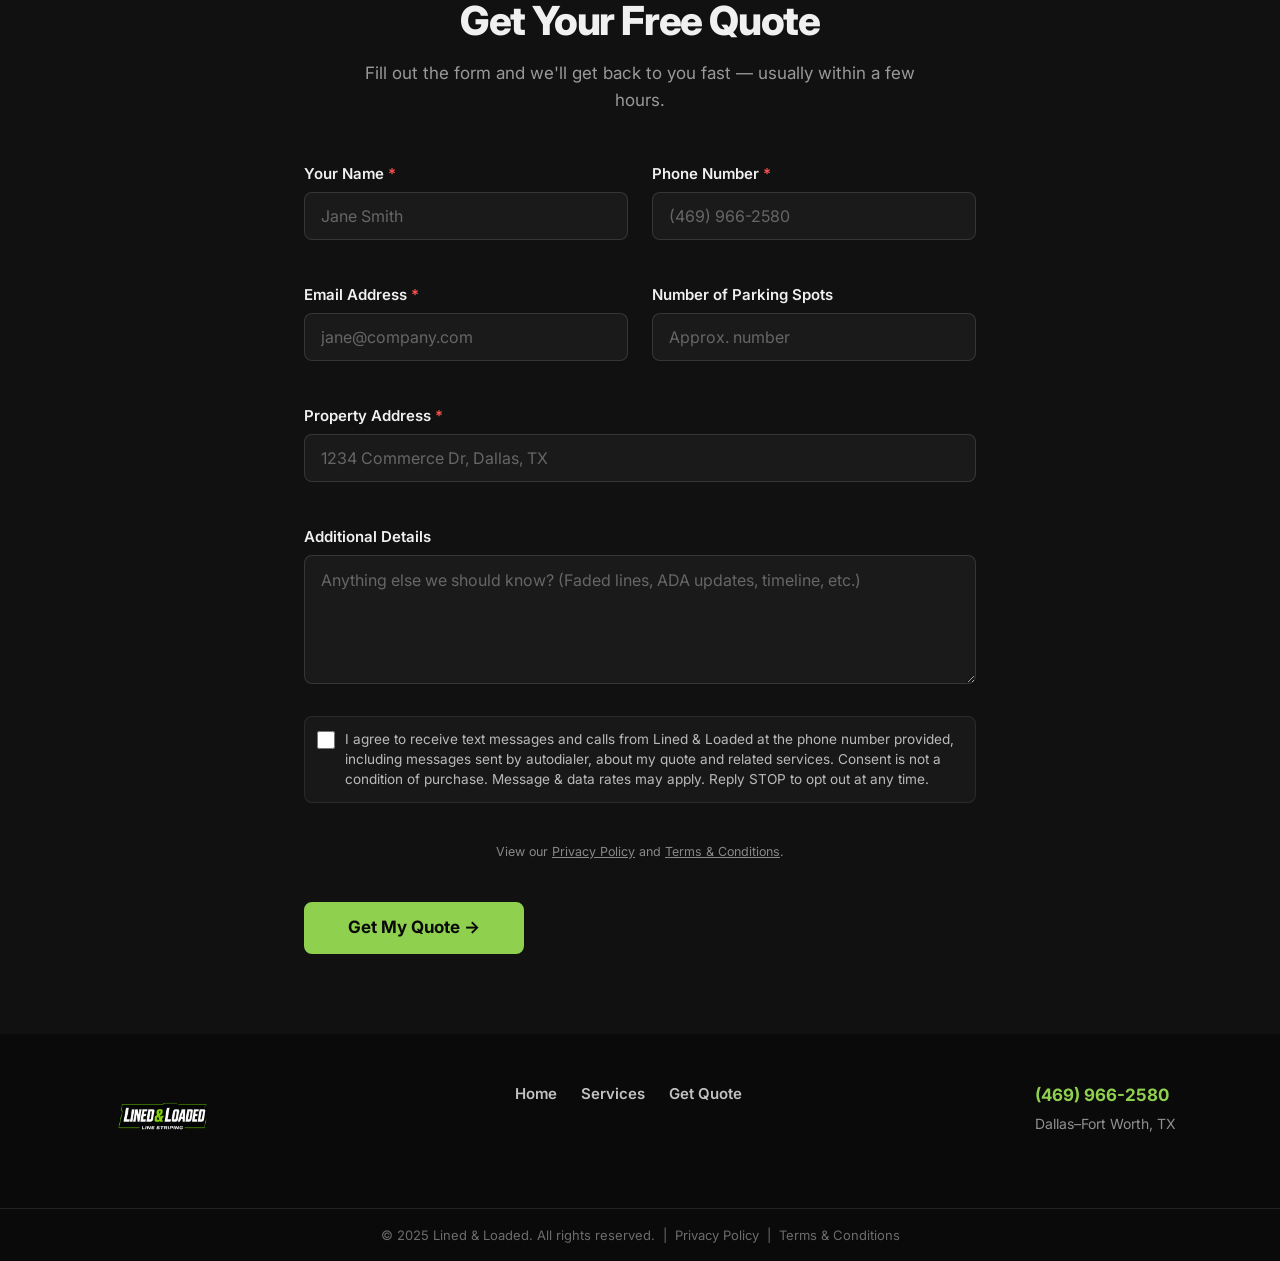
==== commit db0602f2: "Add real Google reviews from Zach Krupinski and Jerry" ====
--- a/index.html
+++ b/index.html
@@ -209,20 +209,20 @@
     <section class="reviews section" aria-labelledby="reviews-title">
       <div class="container">
         <h2 class="section-title" id="reviews-title">What Our Clients Say</h2>
-        <p class="section-subtitle">Reviews coming soon — ask us about our launch special.</p>
+        <p class="section-subtitle">See what our customers are saying about us on Google.</p>
 
         <div class="reviews-grid">
 
-          <blockquote class="review-card" aria-label="Placeholder review 1">
+          <blockquote class="review-card" aria-label="Review by Zach Krupinski">
             <p class="review-stars" aria-label="5 stars">★★★★★</p>
-            <p class="review-text">Review coming soon. Be one of our first customers!</p>
-            <footer class="review-author">— Your Business Name Here</footer>
+            <p class="review-text">Absolutely top-tier experience with Lined & Loaded. They striped our commercial parking lot in the North Dallas and the difference was night and day. Super professional, showed up on time, communicated everything clearly, and the lines came out incredibly crisp and clean. You can tell they actually care about quality and take pride in their work. Pricing was fair, turnaround was fast, and the whole property instantly looked newer and more professional after they finished. Highly recommend these guys if you need parking lot striping done right.</p>
+            <footer class="review-author">— Zach Krupinski</footer>
           </blockquote>
 
-          <blockquote class="review-card" aria-label="Placeholder review 2">
+          <blockquote class="review-card" aria-label="Review by Jerry">
             <p class="review-stars" aria-label="5 stars">★★★★★</p>
-            <p class="review-text">Review coming soon. Be one of our first customers!</p>
-            <footer class="review-author">— Your Business Name Here</footer>
+            <p class="review-text">Had these guys handle restriping on one of our properties and they did a solid job. Crew showed up, said they would get the work out quickly and the lines came out clean and sharp. They paid attention to the ADA spots, fire lanes, and traffic flow without us having to babysit the project. Pricing was reasonable and communication was easy throughout the job. Would definitely use them again.</p>
+            <footer class="review-author">— Jerry</footer>
           </blockquote>
 
         </div>
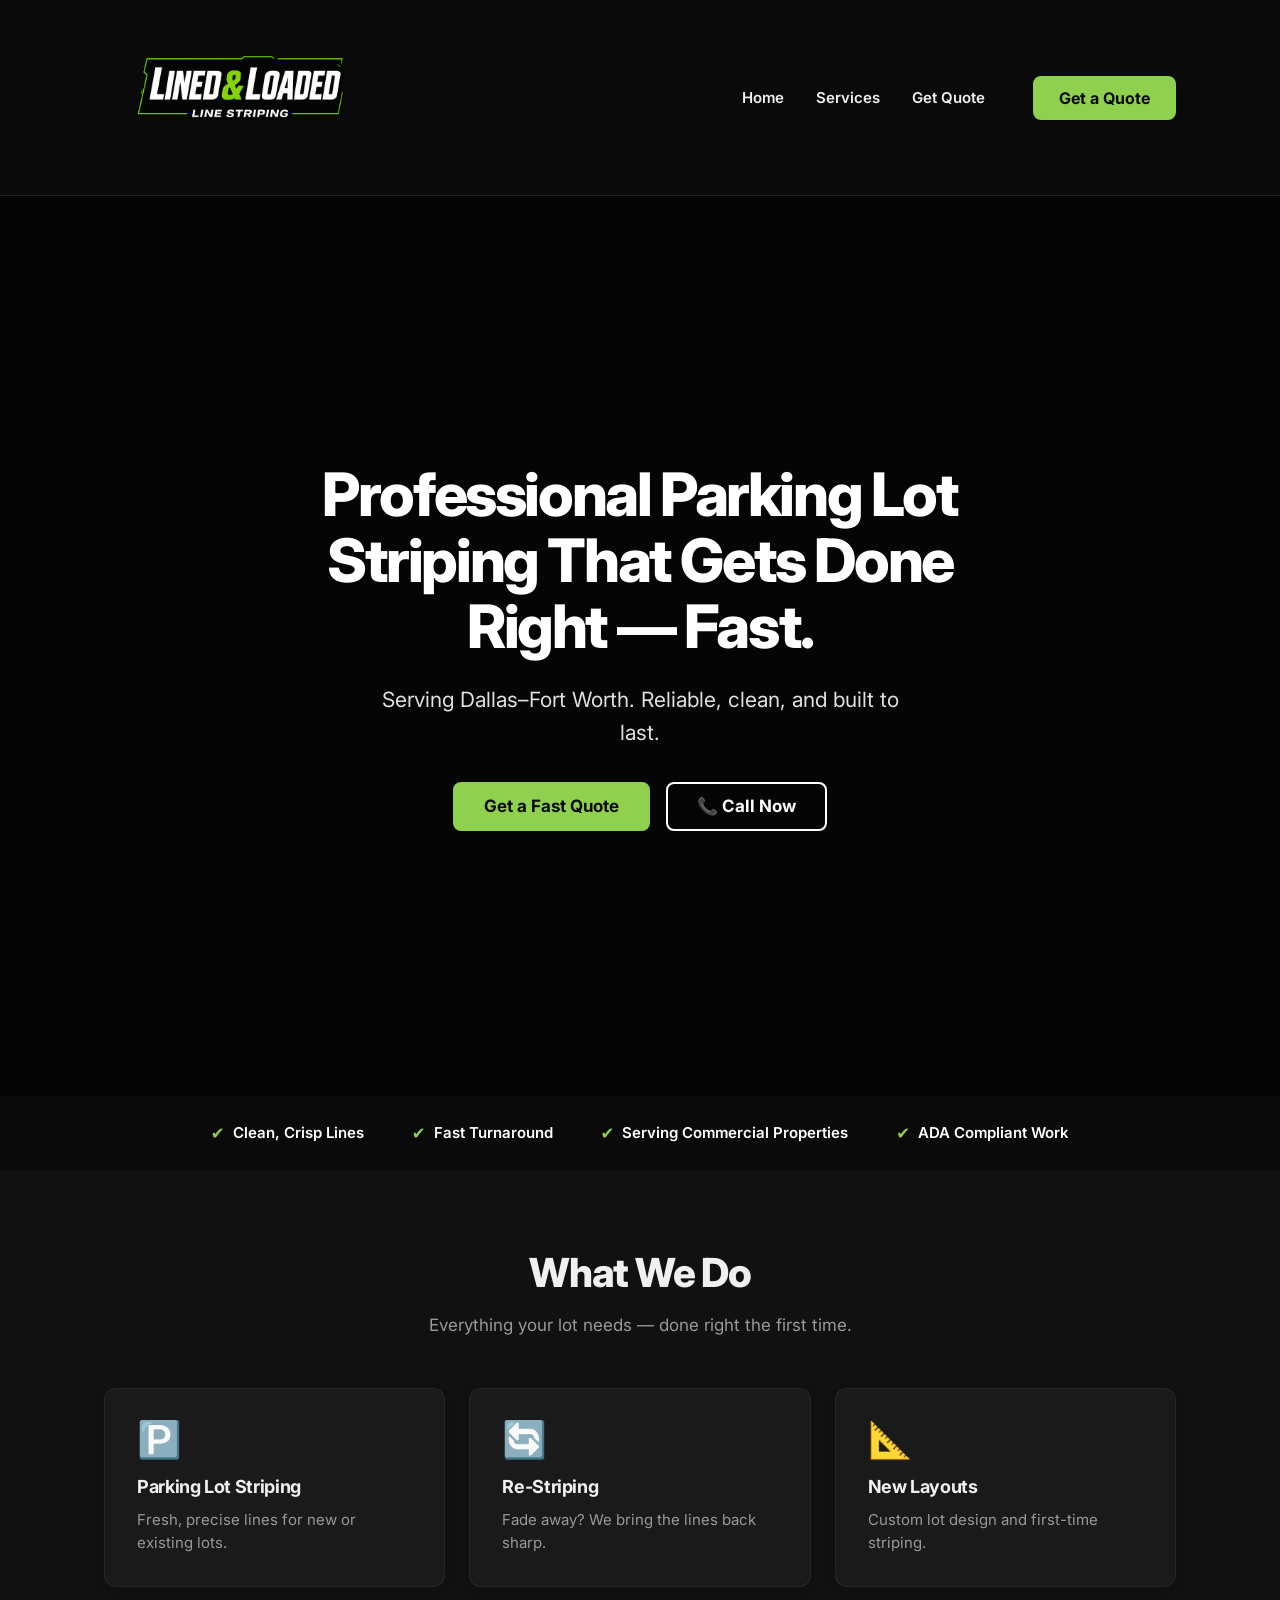
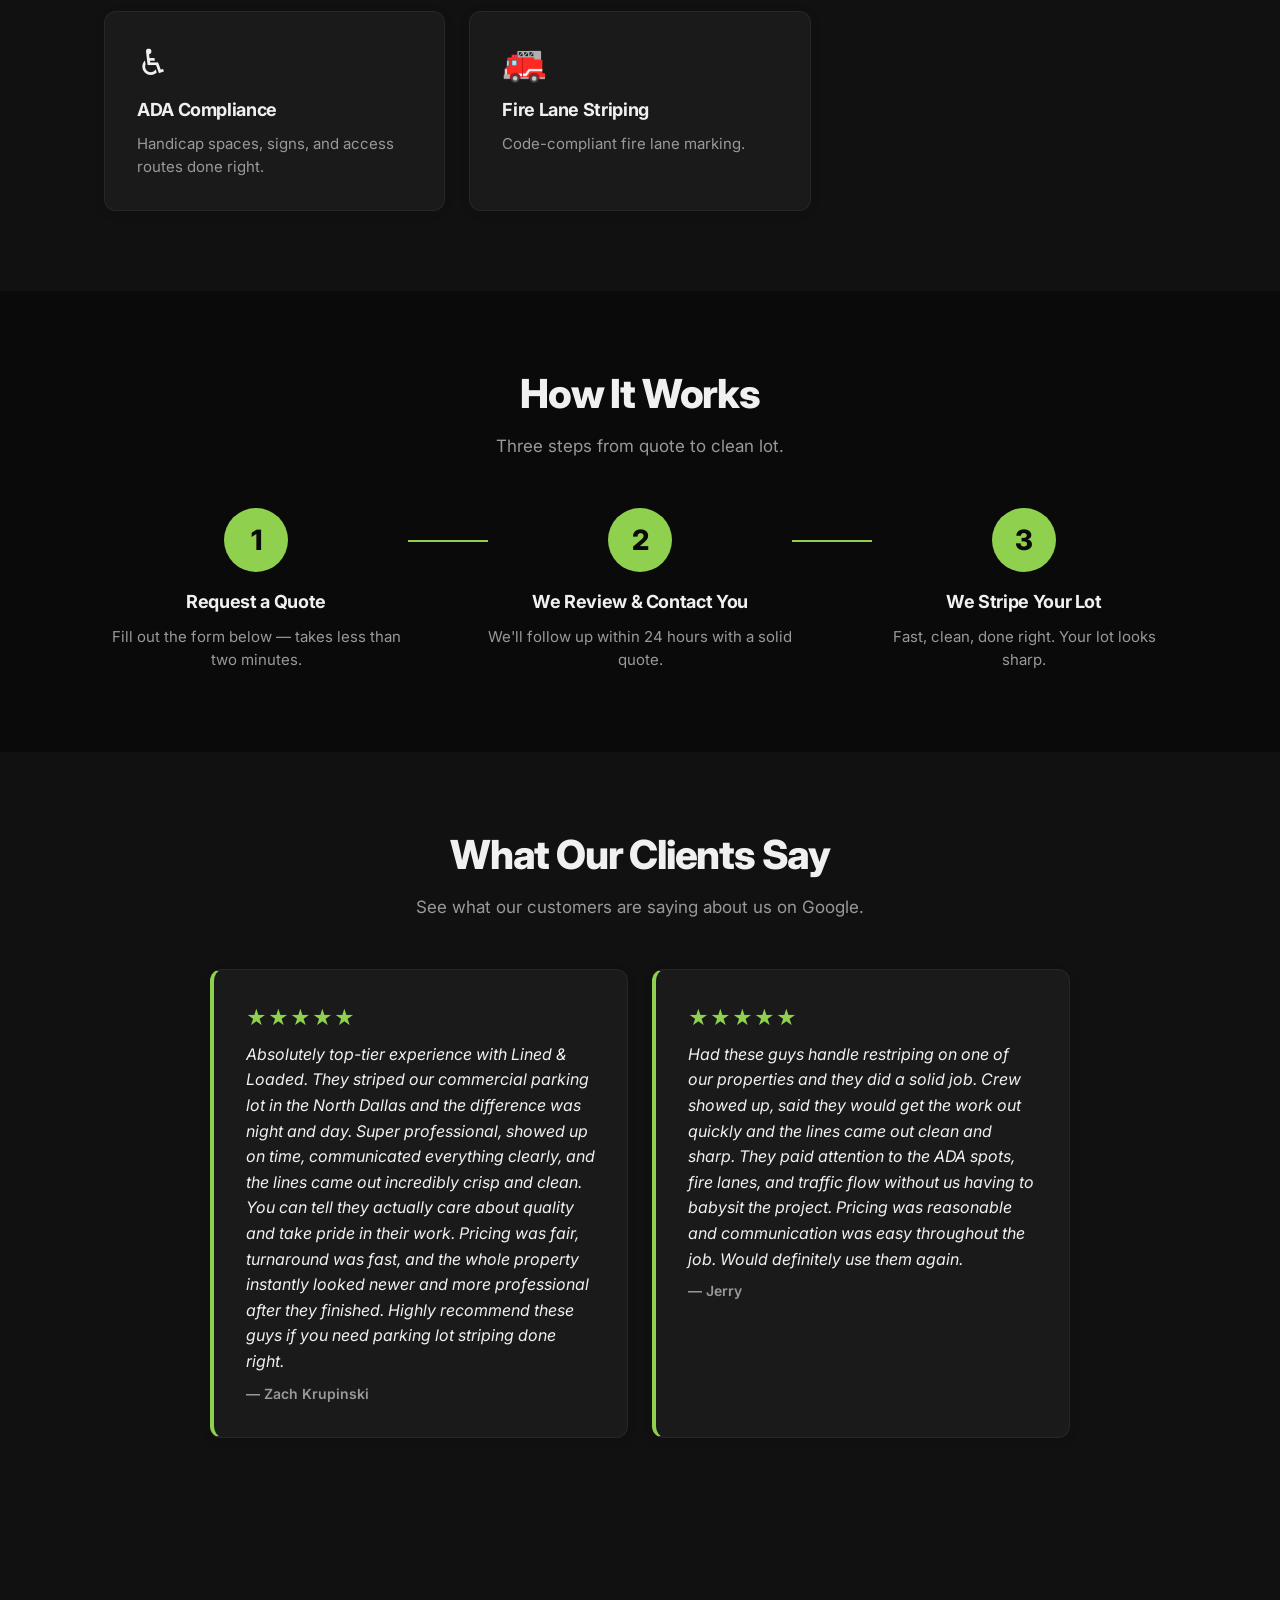
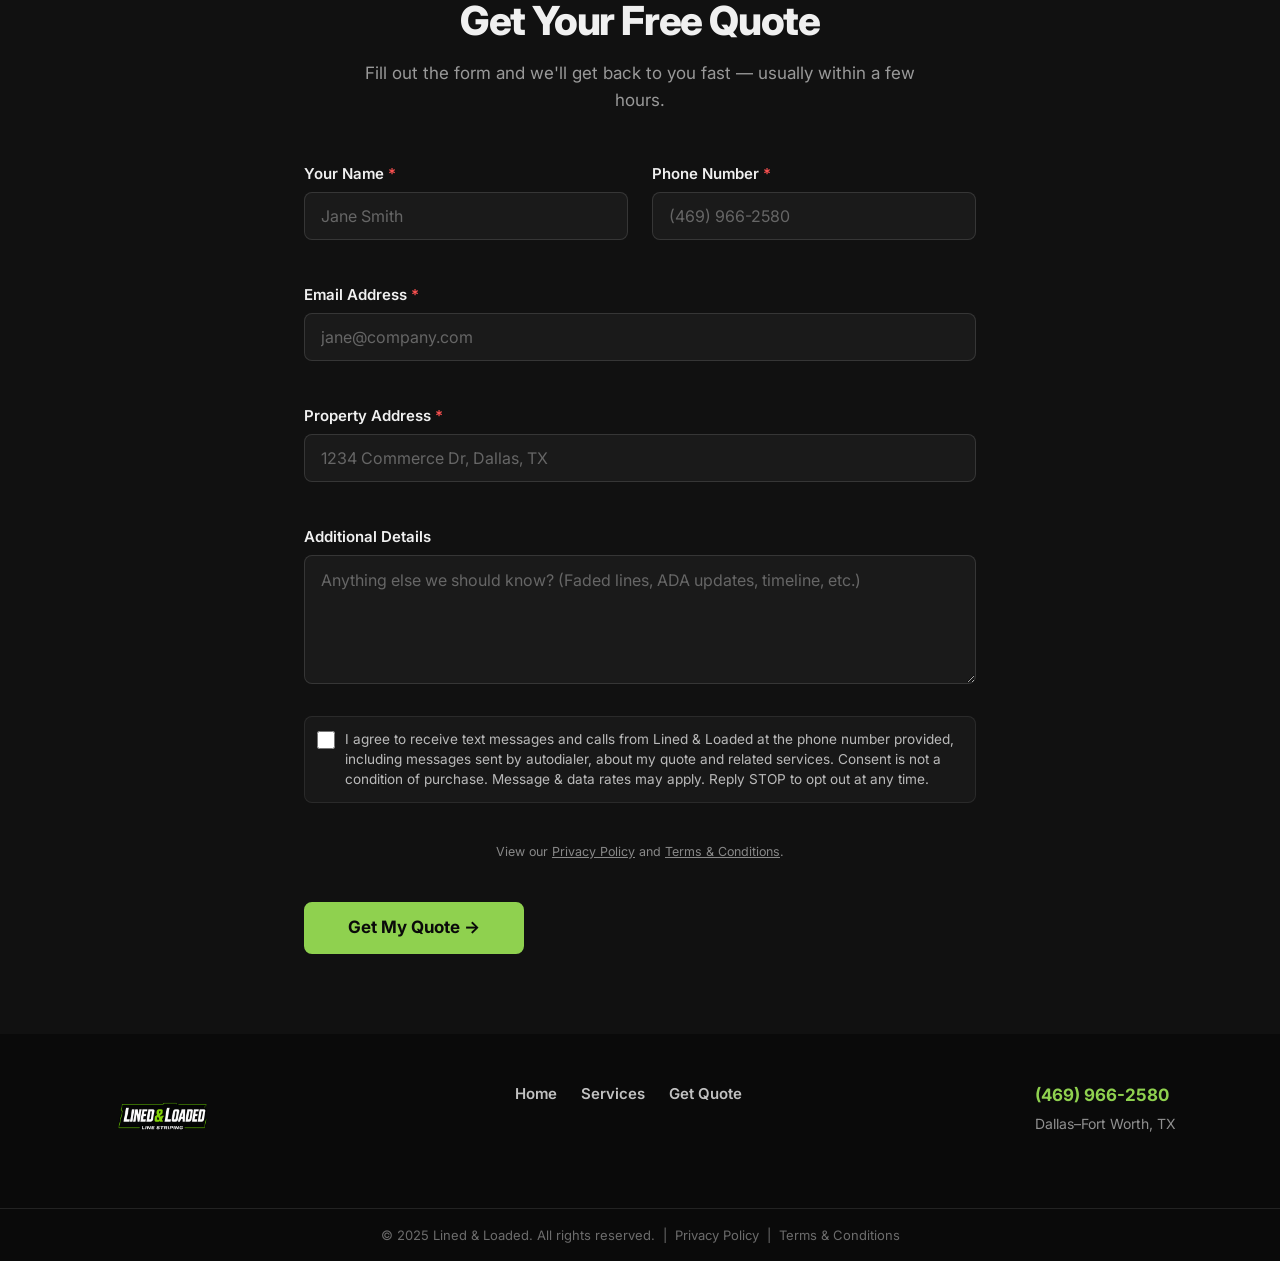
==== commit ee17f5bf: "Hide number of parking spots field on quote form" ====
--- a/index.html
+++ b/index.html
@@ -302,7 +302,7 @@
               <span class="field-error" id="error-email" role="alert" aria-live="polite"></span>
             </div>
 
-            <div class="form-group">
+            <div class="form-group" style="display:none">
               <label for="field-spots" class="form-label">Number of Parking Spots</label>
               <input
                 type="number"
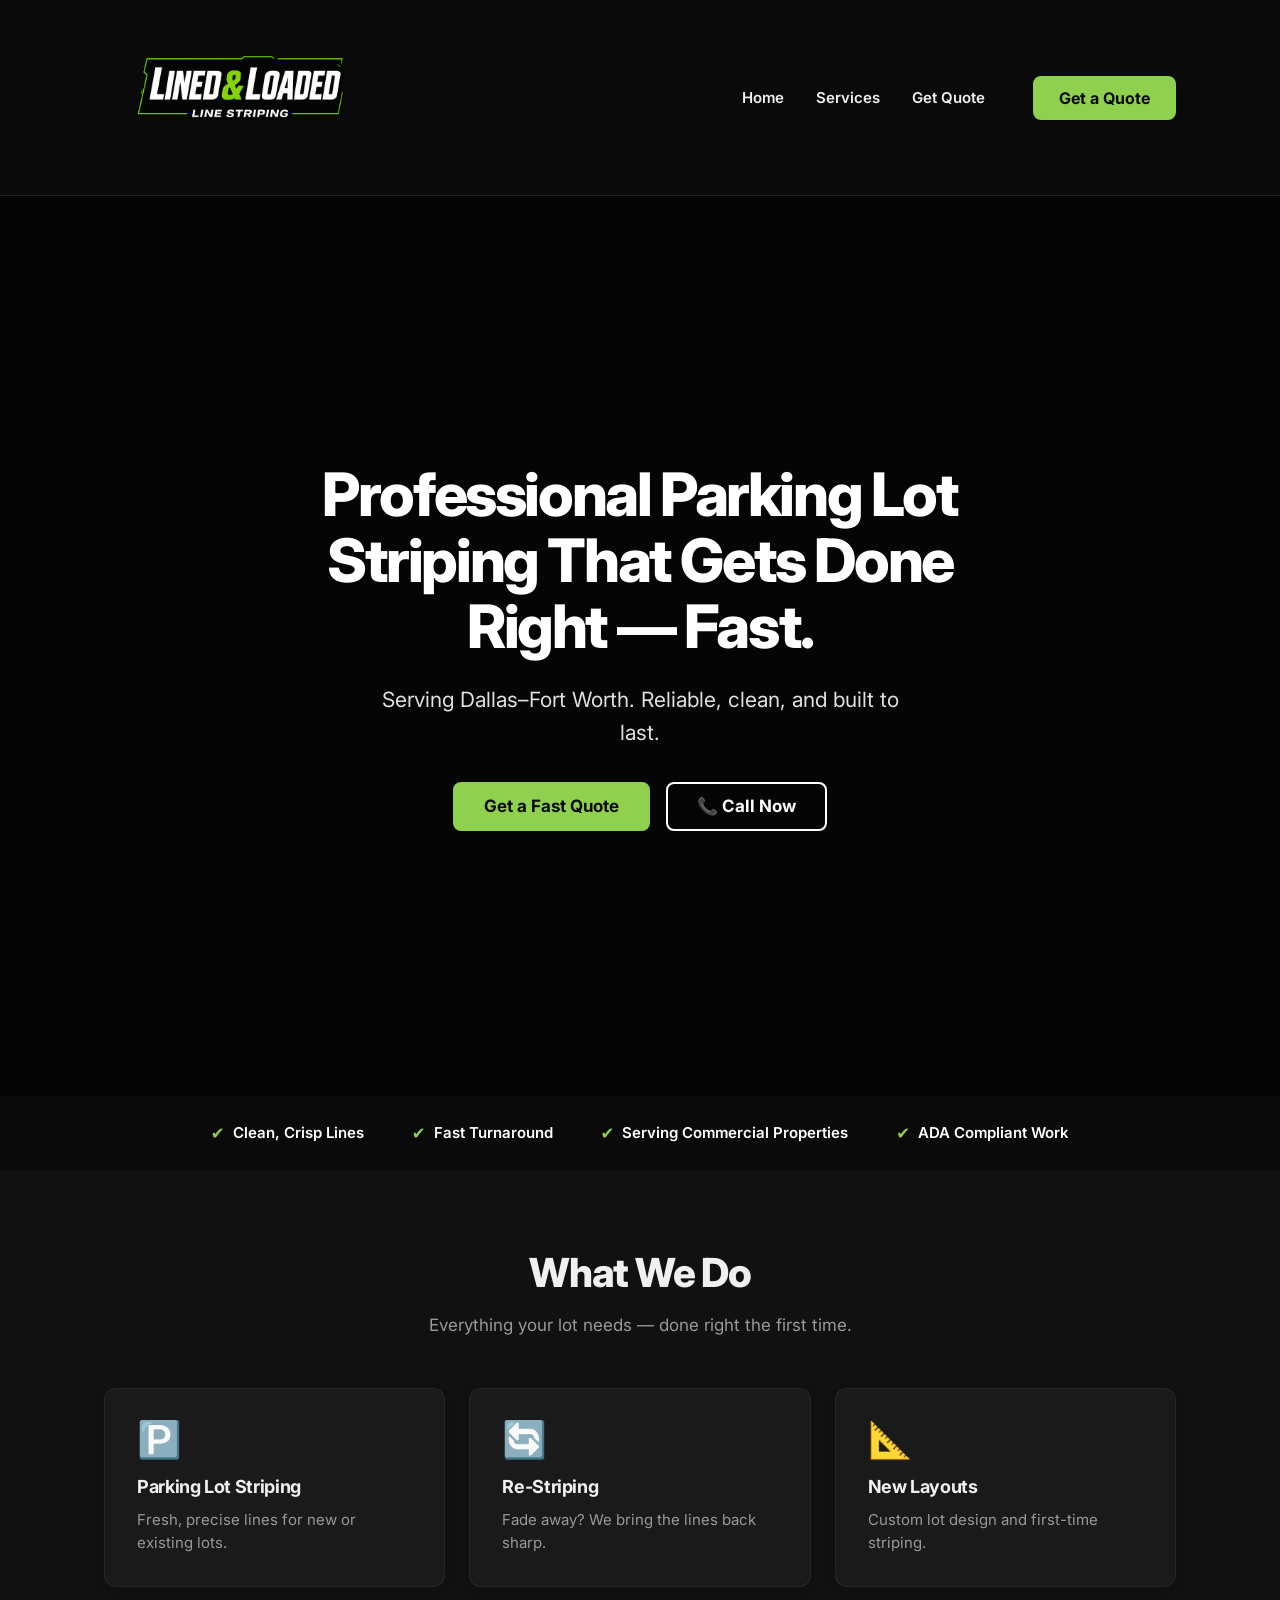
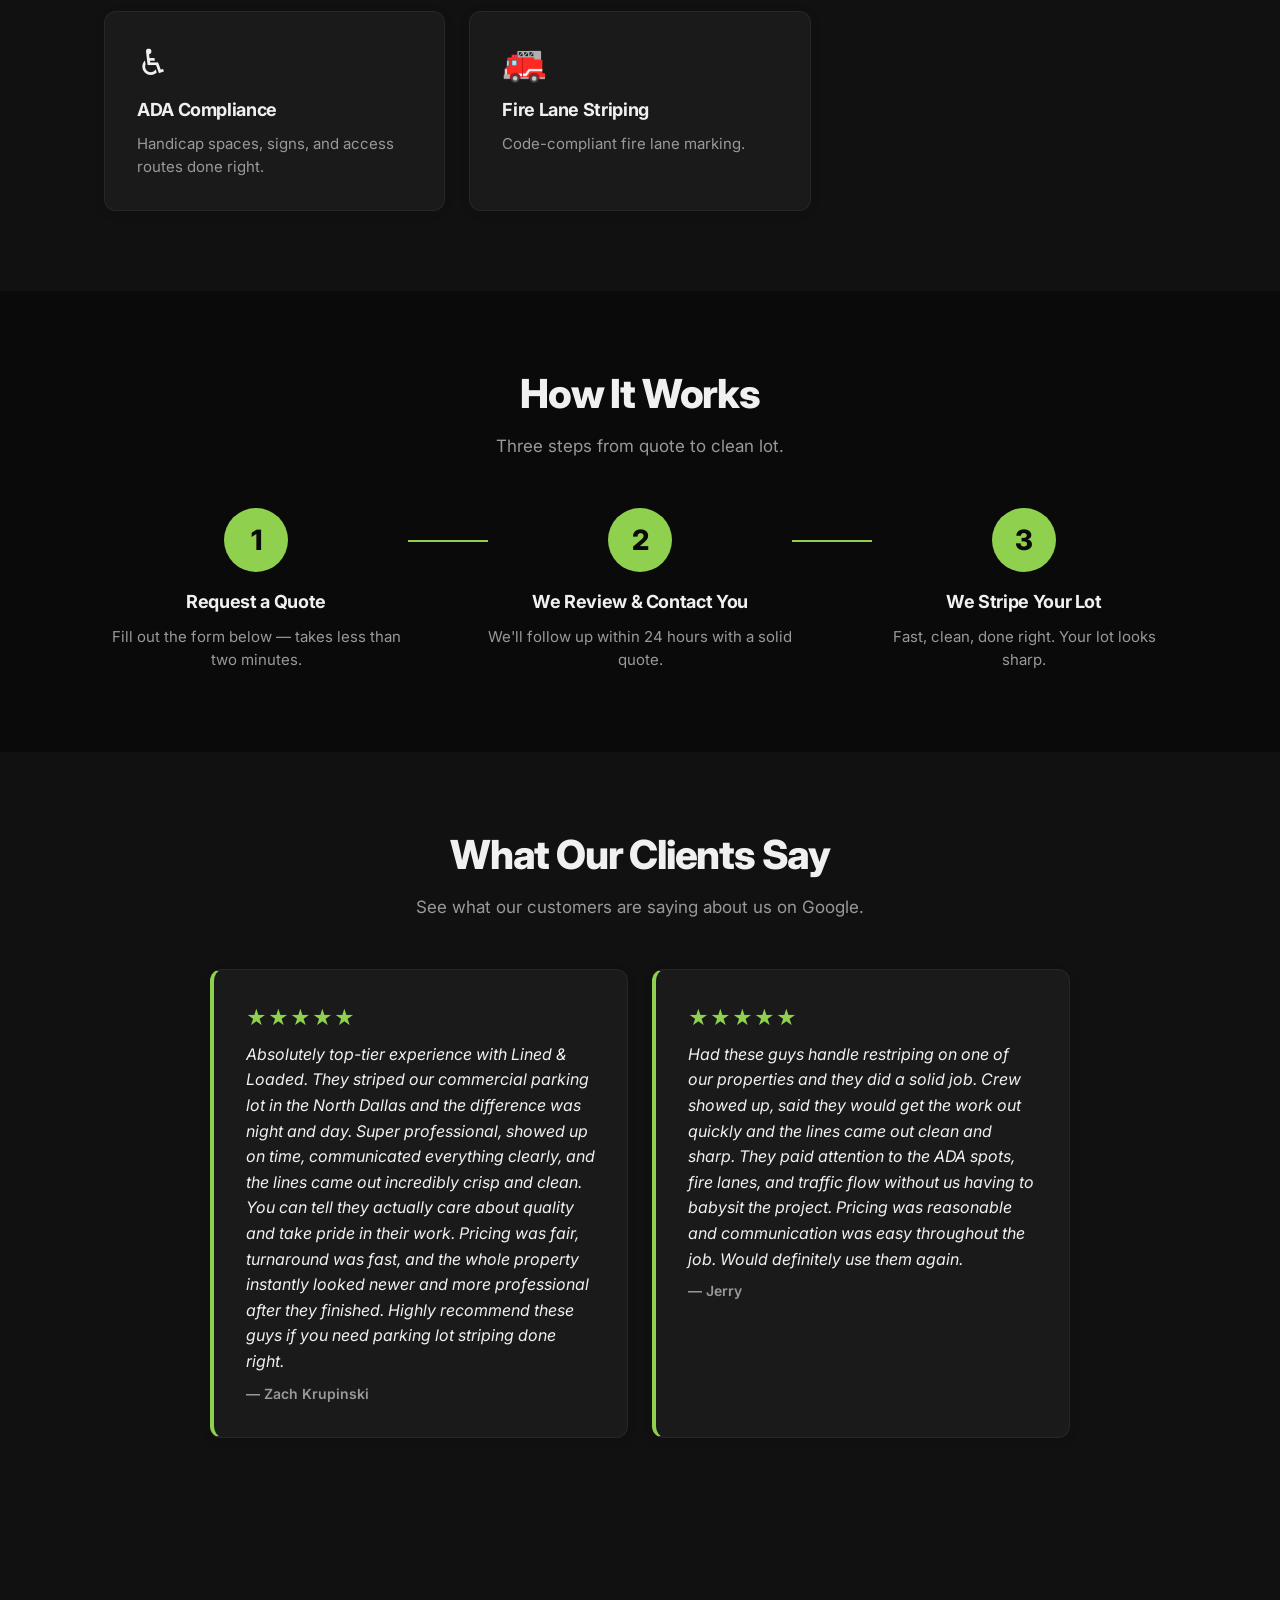
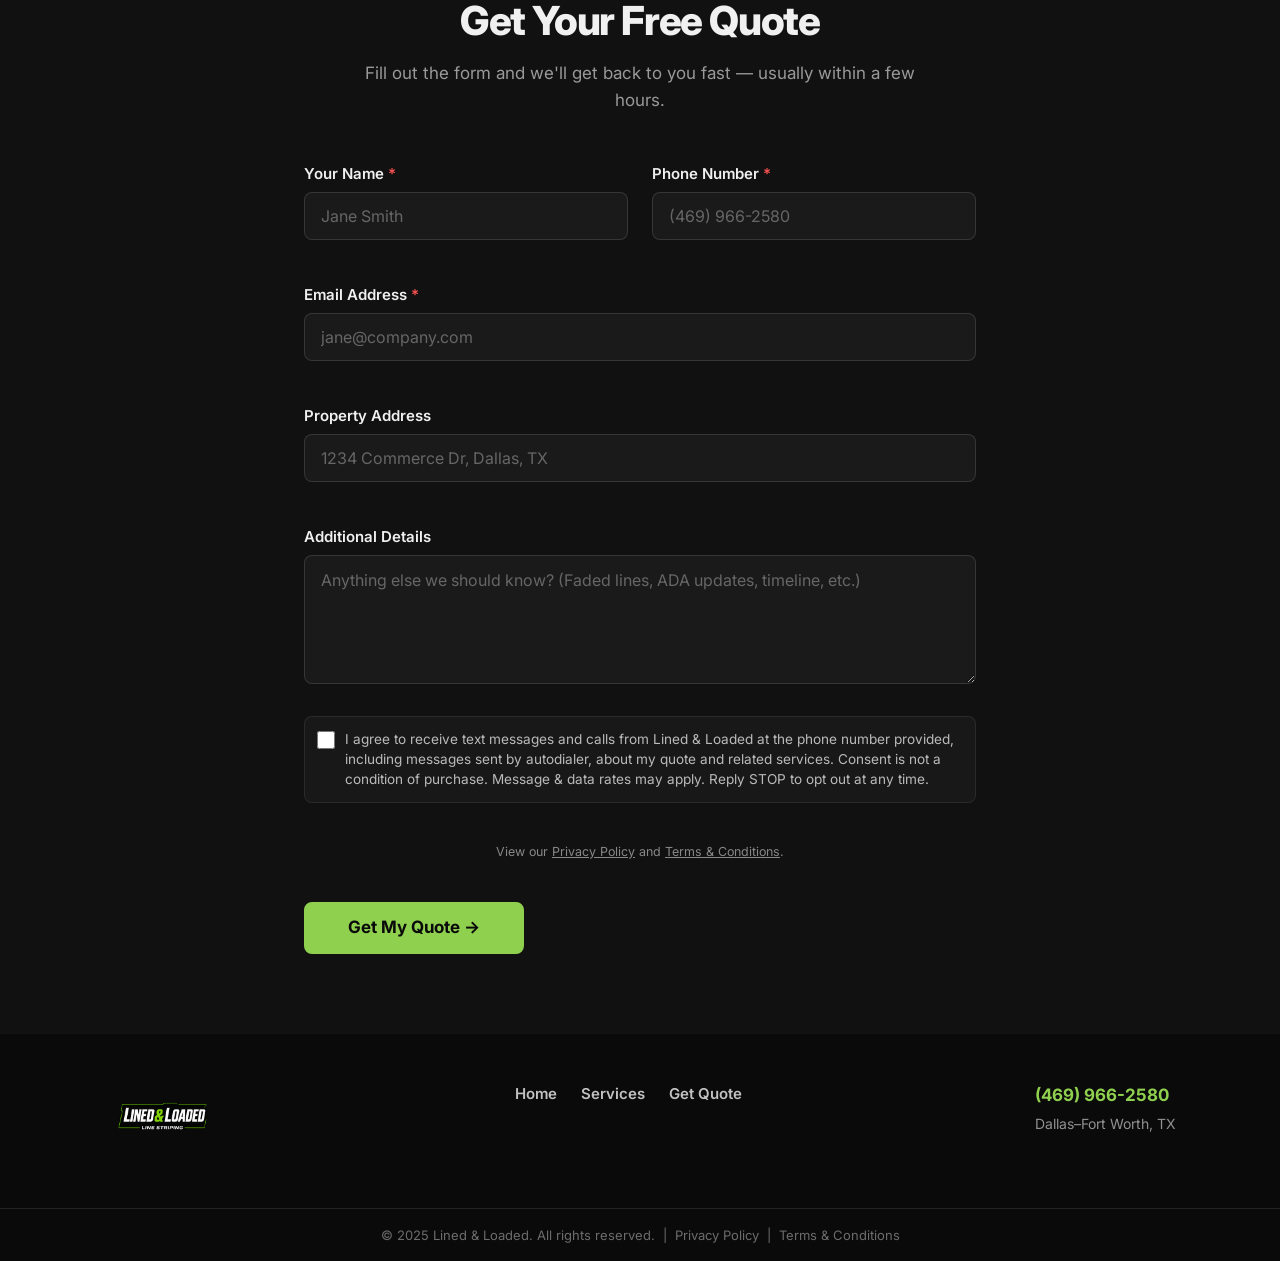
==== commit 8c7f49e5: "Make property address optional on quote form" ====
--- a/index.html
+++ b/index.html
@@ -317,16 +317,14 @@
           </div>
 
           <div class="form-group">
-            <label for="field-address" class="form-label">Property Address <span class="required" aria-hidden="true">*</span></label>
+            <label for="field-address" class="form-label">Property Address</label>
             <input
               type="text"
               id="field-address"
               name="address"
               class="form-input"
               placeholder="1234 Commerce Dr, Dallas, TX"
-              required
               autocomplete="street-address"
-              aria-required="true"
             />
             <span class="field-error" id="error-address" role="alert" aria-live="polite"></span>
           </div>
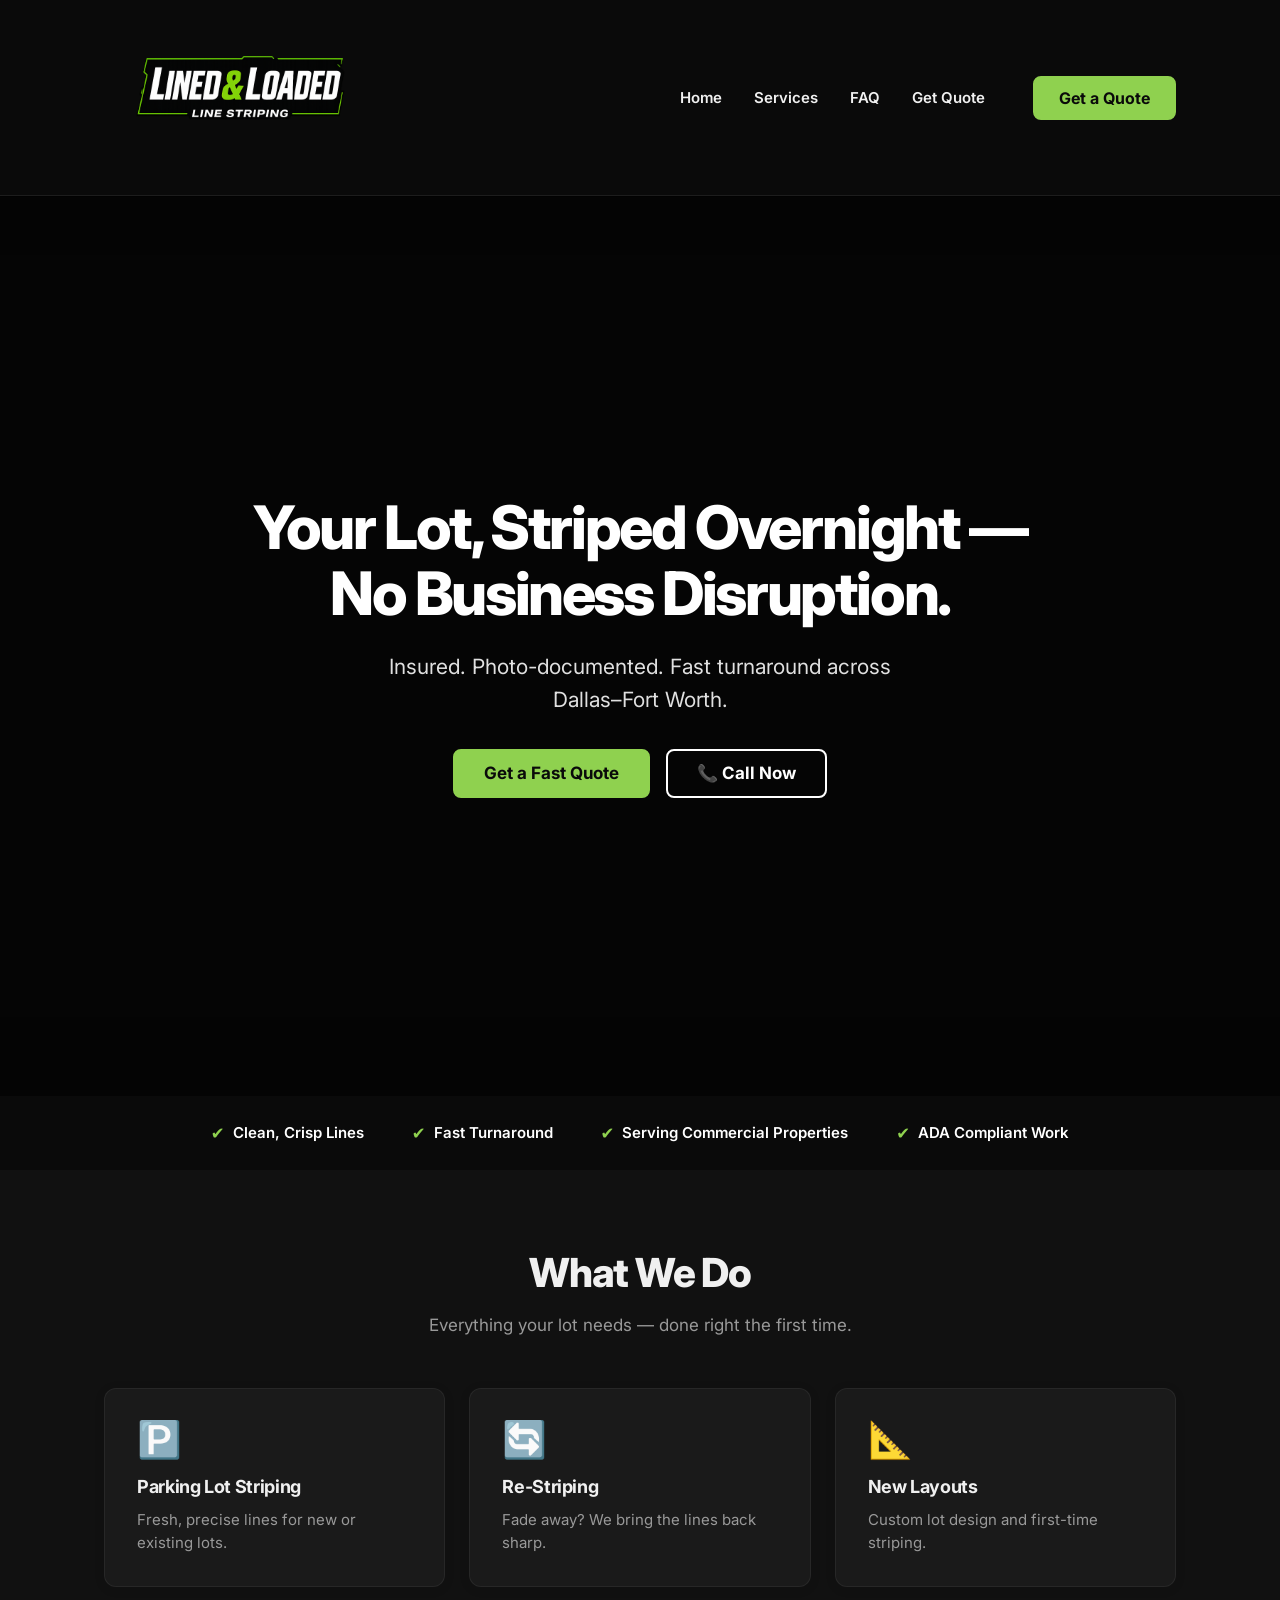
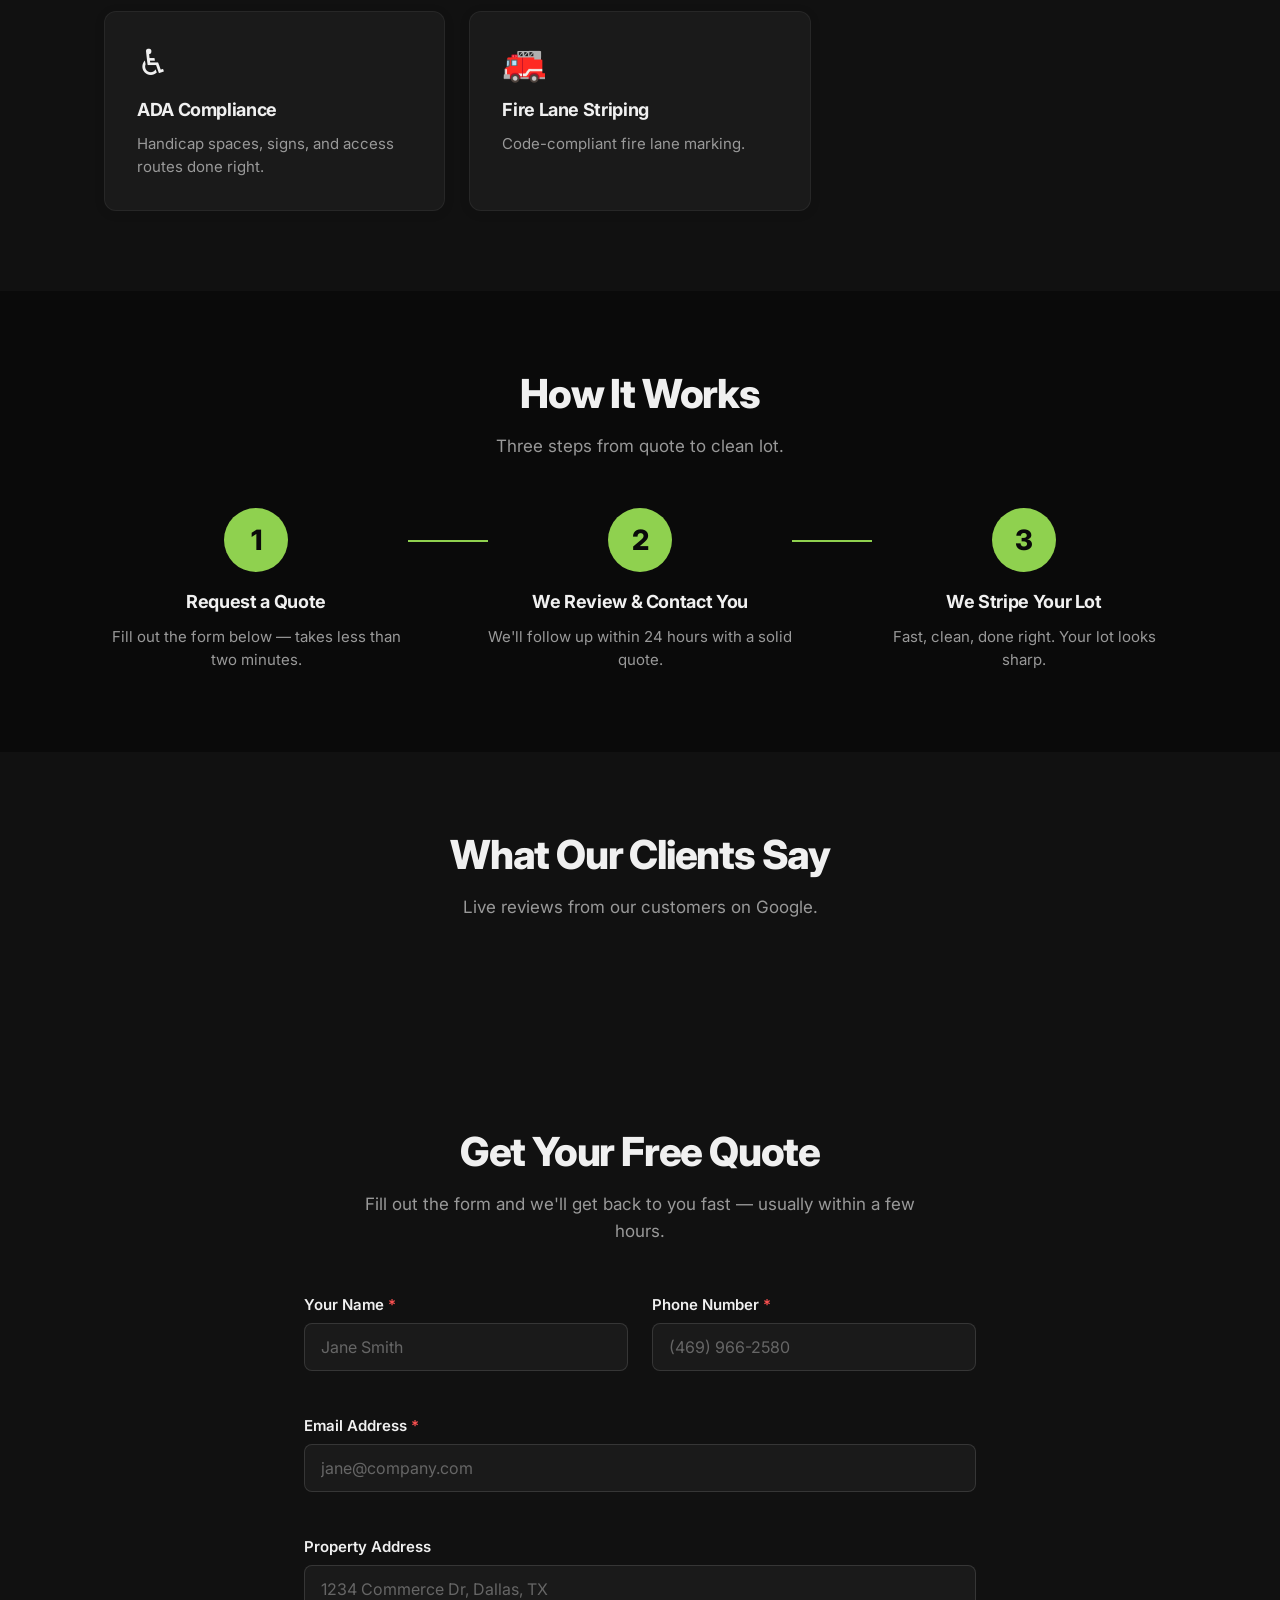
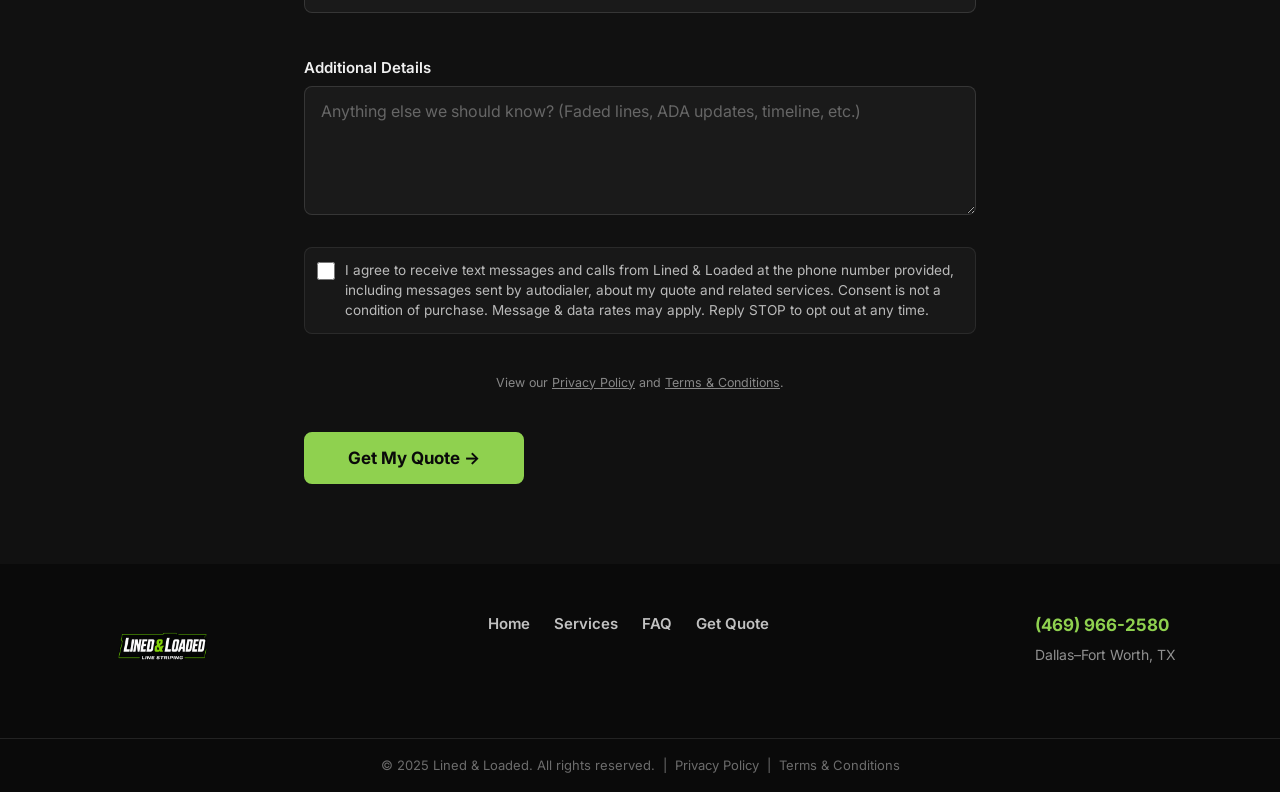
==== commit 7c787aeb: "Hero rewrite, Trustindex Google reviews widget, FAQ page - Hero: drop generic 'professional' wording" ====
--- a/index.html
+++ b/index.html
@@ -45,6 +45,7 @@
       <ul class="nav-links" role="list">
         <li><a href="#home" class="nav-link">Home</a></li>
         <li><a href="#services" class="nav-link">Services</a></li>
+        <li><a href="/faq.html" class="nav-link">FAQ</a></li>
         <li><a href="#quote" class="nav-link">Get Quote</a></li>
       </ul>
 
@@ -70,6 +71,7 @@
       <ul role="list">
         <li><a href="#home" class="mobile-nav-link">Home</a></li>
         <li><a href="#services" class="mobile-nav-link">Services</a></li>
+        <li><a href="/faq.html" class="mobile-nav-link">FAQ</a></li>
         <li><a href="#quote" class="mobile-nav-link">Get Quote</a></li>
       </ul>
       <a href="#quote" class="btn btn-primary mobile-nav-cta">Get a Free Quote</a>
@@ -85,10 +87,10 @@
       <div class="hero-overlay" aria-hidden="true"></div>
       <div class="hero-content">
         <h1 class="hero-headline hero-animate">
-          Professional Parking Lot Striping That Gets Done Right&nbsp;— Fast.
+          Your Lot, Striped Overnight&nbsp;— No Business Disruption.
         </h1>
         <p class="hero-sub hero-animate hero-animate--delay-1">
-          Serving Dallas–Fort Worth. Reliable, clean, and built to last.
+          Insured. Photo-documented. Fast turnaround across Dallas–Fort Worth.
         </p>
         <div class="hero-ctas hero-animate hero-animate--delay-2">
           <a href="#quote" class="btn btn-primary btn-lg">Get a Fast Quote</a>
@@ -204,27 +206,16 @@
     </section>
 
     <!-- ============================================================
-         REVIEWS PLACEHOLDER
+         REVIEWS (live Google reviews via Trustindex)
     ============================================================ -->
     <section class="reviews section" aria-labelledby="reviews-title">
       <div class="container">
         <h2 class="section-title" id="reviews-title">What Our Clients Say</h2>
-        <p class="section-subtitle">See what our customers are saying about us on Google.</p>
-
-        <div class="reviews-grid">
-
-          <blockquote class="review-card" aria-label="Review by Zach Krupinski">
-            <p class="review-stars" aria-label="5 stars">★★★★★</p>
-            <p class="review-text">Absolutely top-tier experience with Lined & Loaded. They striped our commercial parking lot in the North Dallas and the difference was night and day. Super professional, showed up on time, communicated everything clearly, and the lines came out incredibly crisp and clean. You can tell they actually care about quality and take pride in their work. Pricing was fair, turnaround was fast, and the whole property instantly looked newer and more professional after they finished. Highly recommend these guys if you need parking lot striping done right.</p>
-            <footer class="review-author">— Zach Krupinski</footer>
-          </blockquote>
-
-          <blockquote class="review-card" aria-label="Review by Jerry">
-            <p class="review-stars" aria-label="5 stars">★★★★★</p>
-            <p class="review-text">Had these guys handle restriping on one of our properties and they did a solid job. Crew showed up, said they would get the work out quickly and the lines came out clean and sharp. They paid attention to the ADA spots, fire lanes, and traffic flow without us having to babysit the project. Pricing was reasonable and communication was easy throughout the job. Would definitely use them again.</p>
-            <footer class="review-author">— Jerry</footer>
-          </blockquote>
-
+        <p class="section-subtitle">Live reviews from our customers on Google.</p>
+
+        <!-- Trustindex Google Reviews widget -->
+        <div class="trustindex-widget-wrap">
+          <script defer async src='https://cdn.trustindex.io/loader.js?cb4762973ee589028b66a7f6648'></script>
         </div>
       </div>
     </section>
@@ -384,6 +375,7 @@
         <nav class="footer-nav" aria-label="Footer navigation">
           <a href="#home" class="footer-link">Home</a>
           <a href="#services" class="footer-link">Services</a>
+          <a href="/faq.html" class="footer-link">FAQ</a>
           <a href="#quote" class="footer-link">Get Quote</a>
         </nav>
 
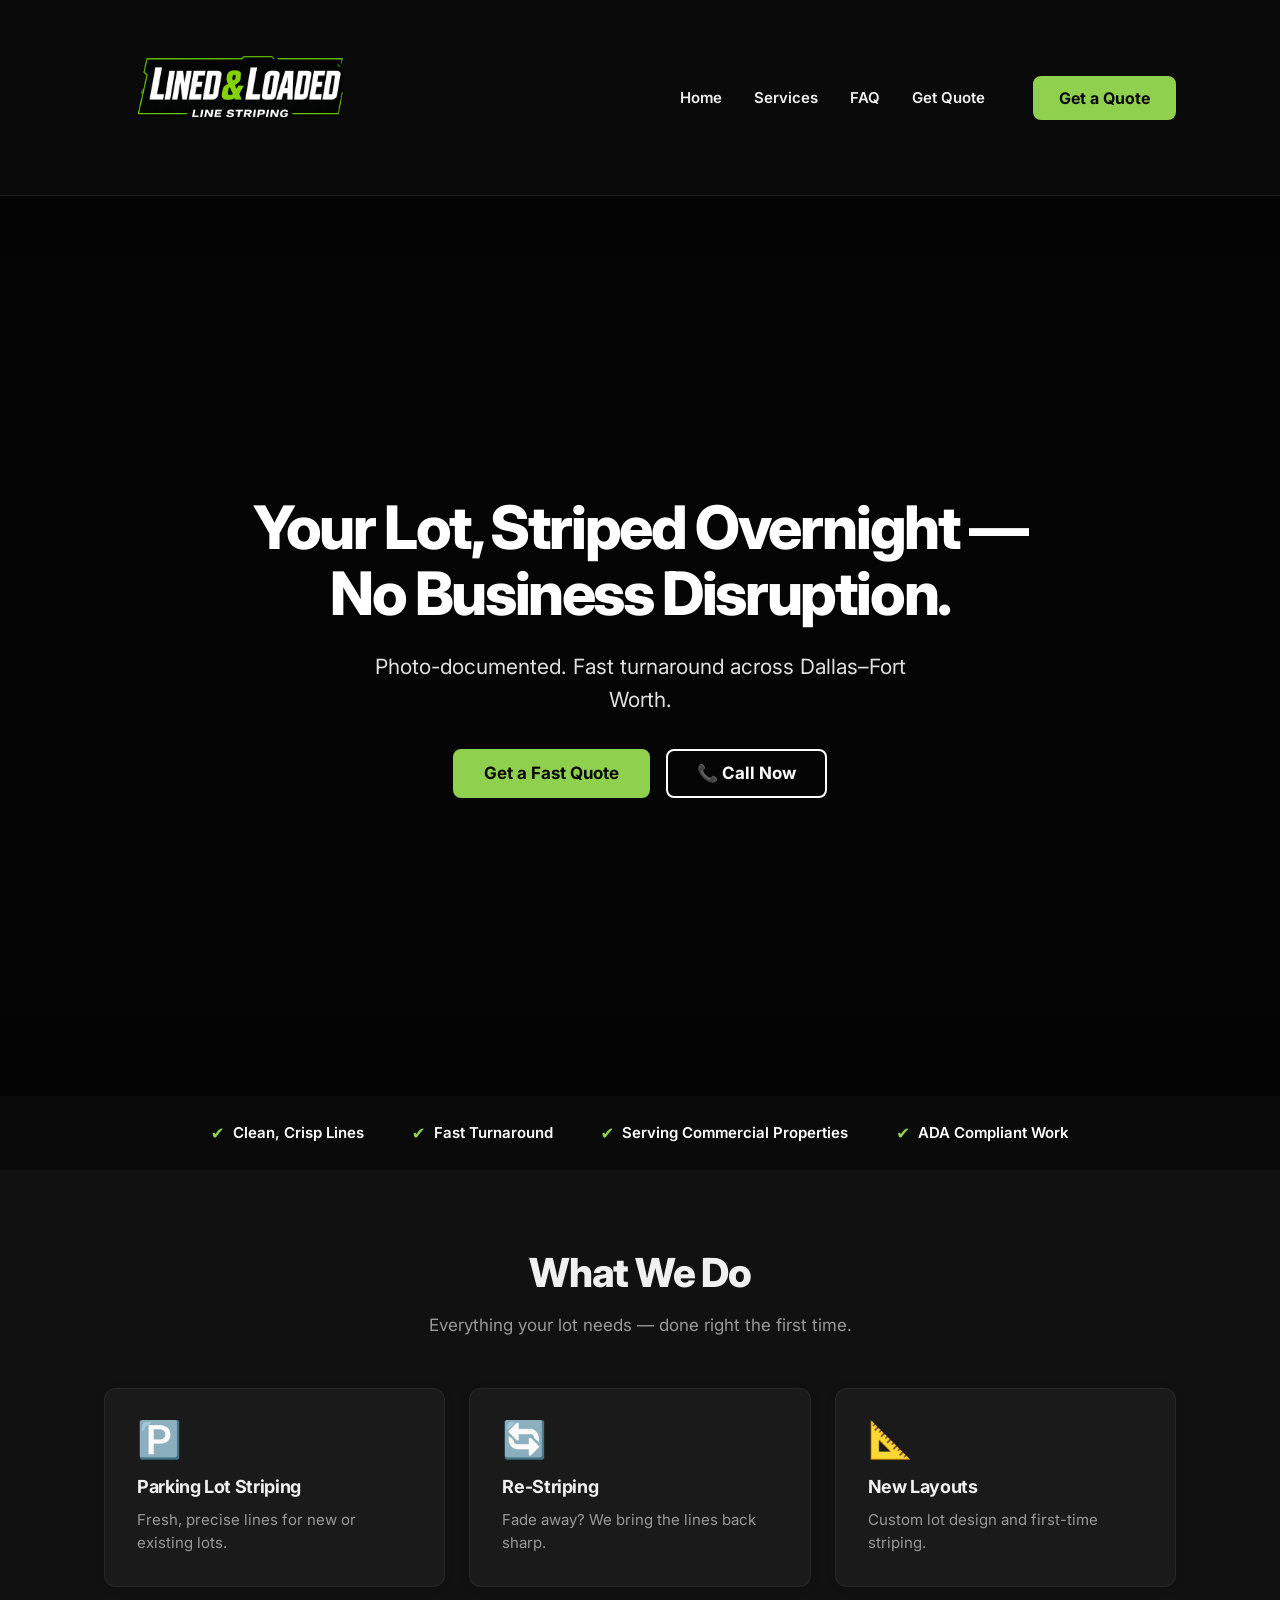
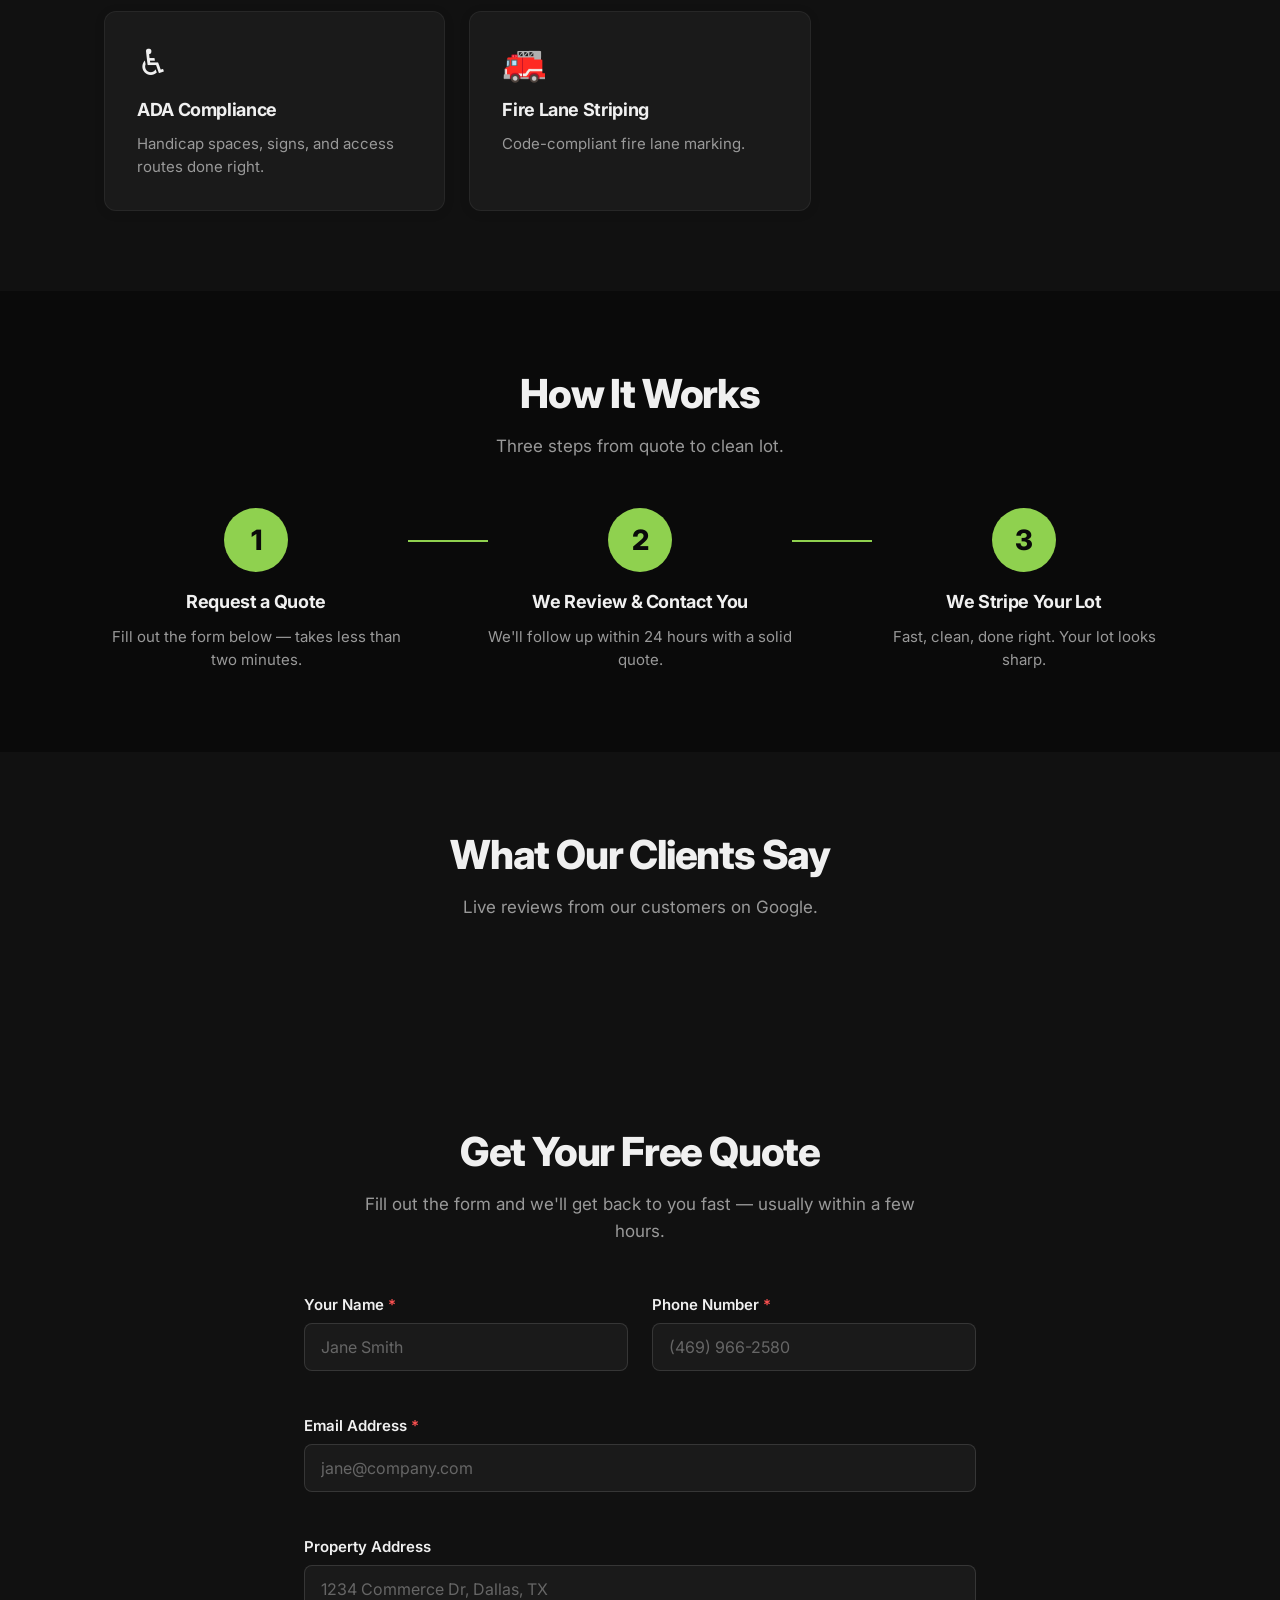
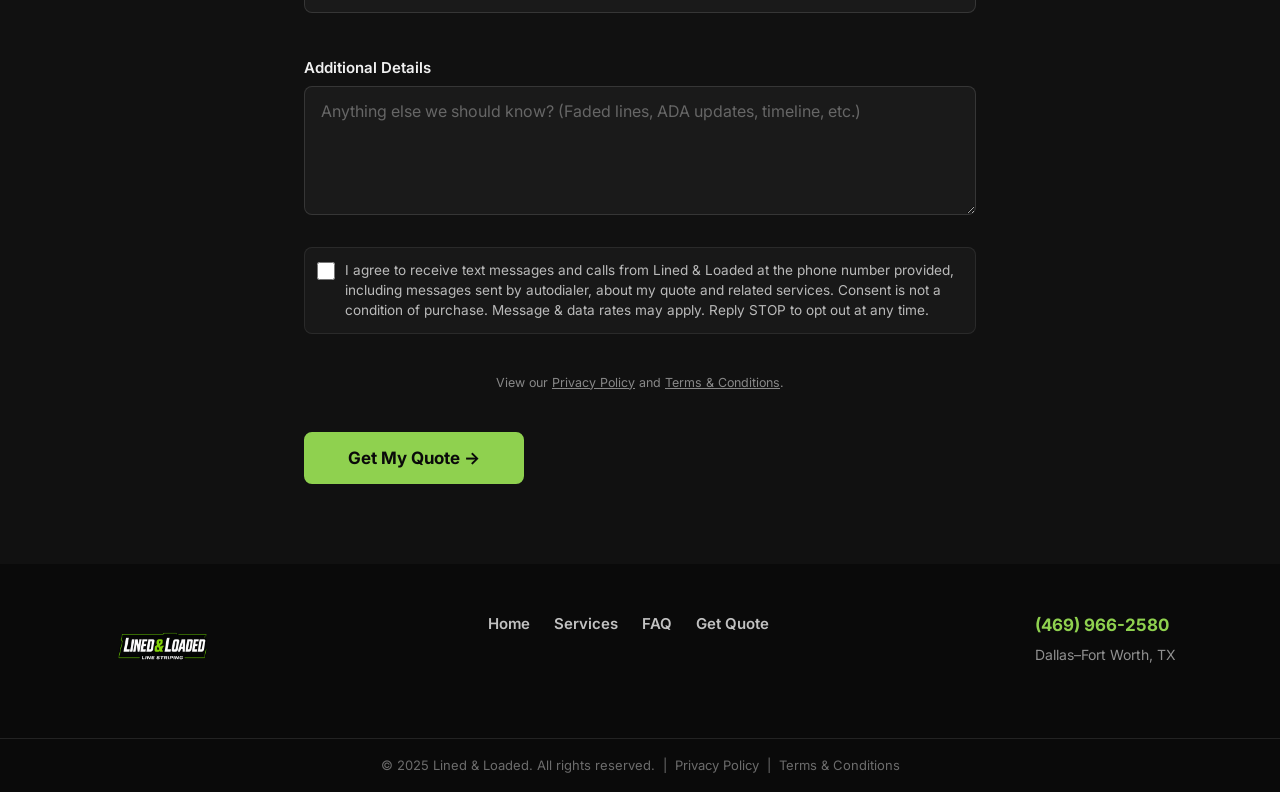
==== commit 9d36a8da: "Hero: remove 'Insured.' from subhead" ====
--- a/index.html
+++ b/index.html
@@ -90,7 +90,7 @@
           Your Lot, Striped Overnight&nbsp;— No Business Disruption.
         </h1>
         <p class="hero-sub hero-animate hero-animate--delay-1">
-          Insured. Photo-documented. Fast turnaround across Dallas–Fort Worth.
+          Photo-documented. Fast turnaround across Dallas–Fort Worth.
         </p>
         <div class="hero-ctas hero-animate hero-animate--delay-2">
           <a href="#quote" class="btn btn-primary btn-lg">Get a Fast Quote</a>
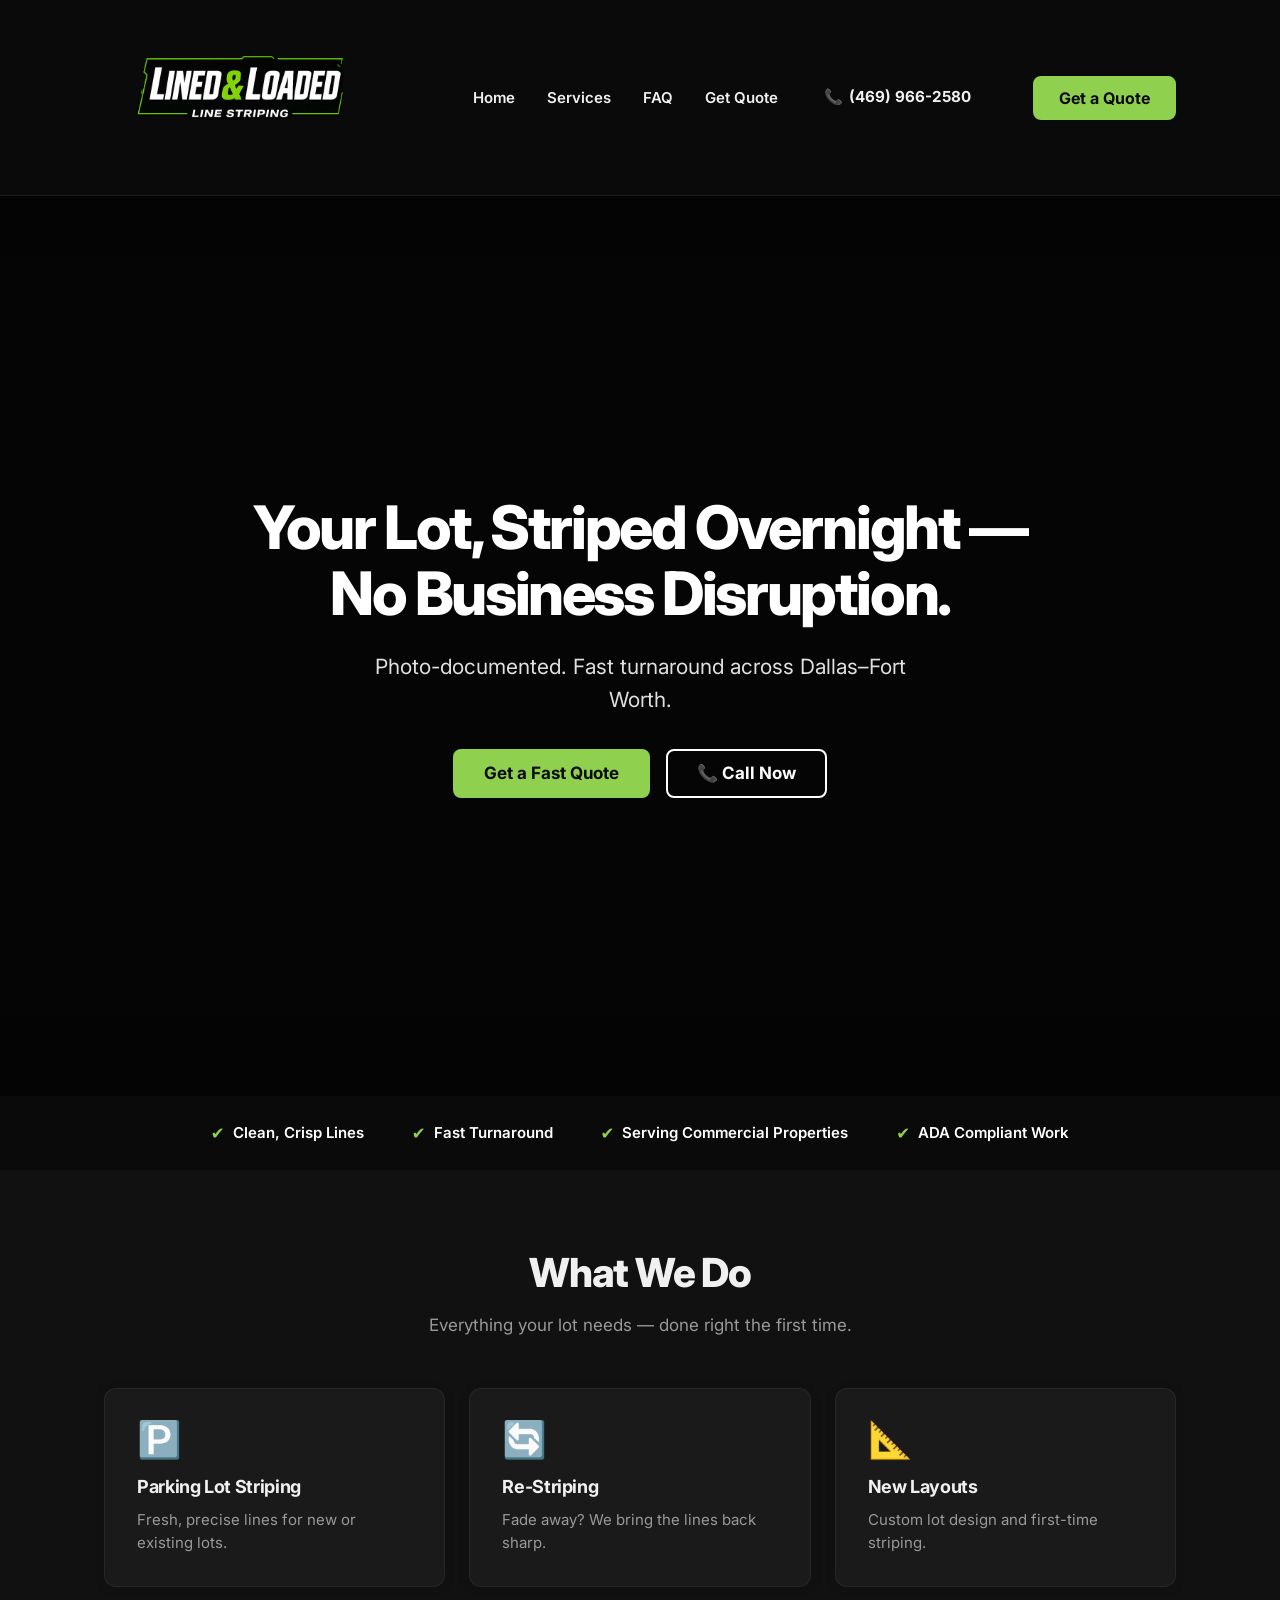
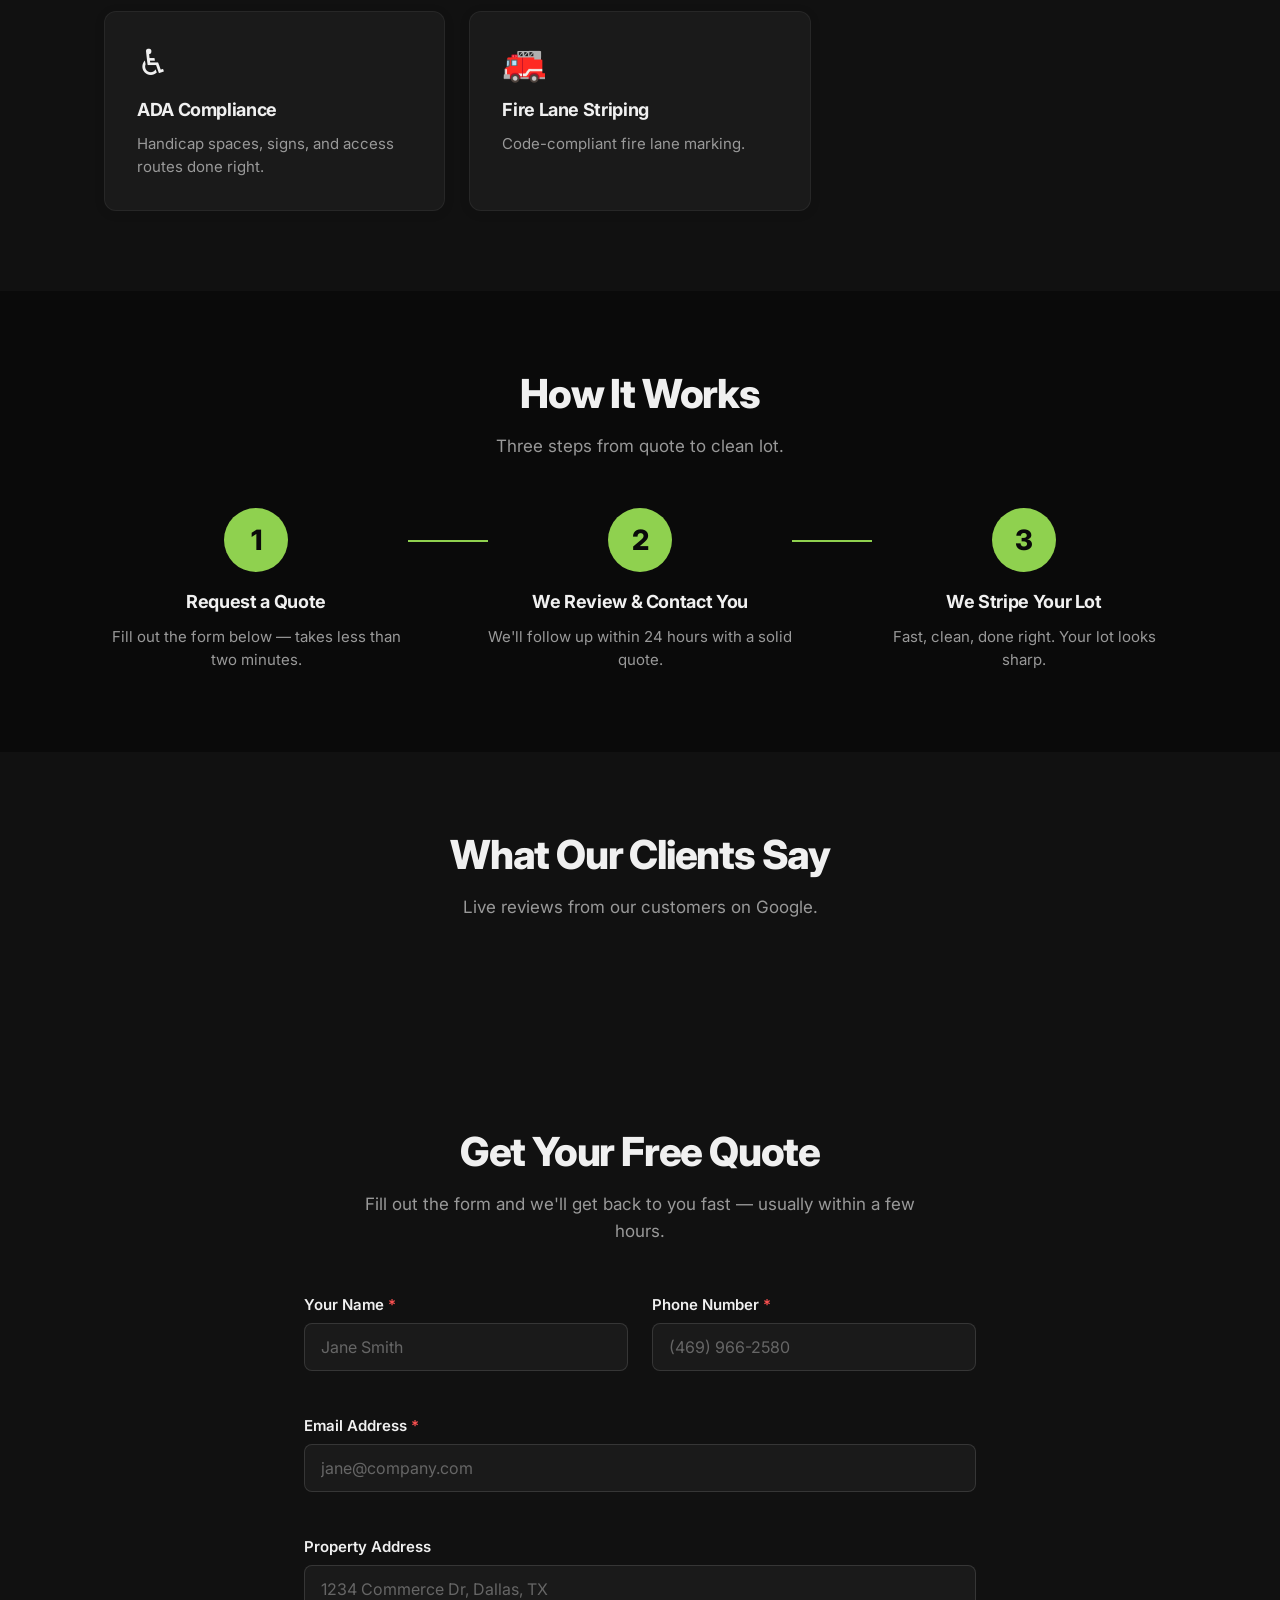
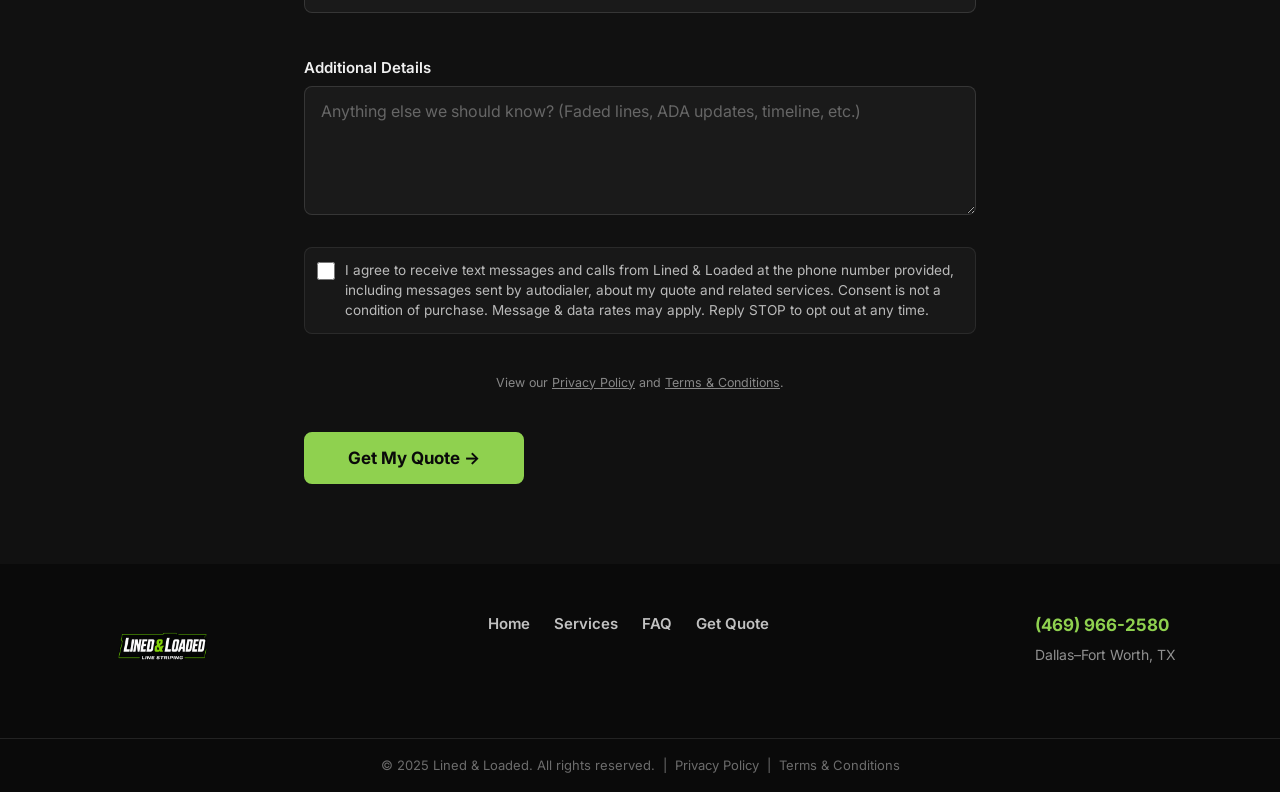
==== commit bbf0d218: "Add phone number to desktop nav (top-right corner)" ====
--- a/index.html
+++ b/index.html
@@ -49,7 +49,11 @@
         <li><a href="#quote" class="nav-link">Get Quote</a></li>
       </ul>
 
-      <!-- Desktop CTA -->
+      <!-- Desktop phone + CTA -->
+      <a href="tel:+14699662580" class="nav-phone" aria-label="Call (469) 966-2580">
+        <span class="nav-phone-icon" aria-hidden="true">📞</span>
+        <span class="nav-phone-number">(469) 966-2580</span>
+      </a>
       <a href="#quote" class="btn btn-primary nav-cta">Get a Quote</a>
 
       <!-- Hamburger (mobile) -->
--- a/styles.css
+++ b/styles.css
@@ -289,6 +289,30 @@
   color: var(--color-primary);
 }
 
+/* Desktop phone link in nav (hidden on mobile) */
+.nav-phone {
+  display: none;
+  align-items: center;
+  gap: 0.4rem;
+  padding: 0.5rem 0.85rem;
+  font-weight: 700;
+  font-size: 0.95rem;
+  color: var(--color-text);
+  text-decoration: none;
+  border-radius: 6px;
+  transition: color var(--transition), background var(--transition);
+  white-space: nowrap;
+}
+
+.nav-phone:hover {
+  color: var(--color-primary);
+  background: rgba(143, 209, 79, 0.08);
+}
+
+.nav-phone-icon {
+  font-size: 0.95rem;
+}
+
 /* Desktop CTA — push it to the right */
 .nav-cta {
   margin-left: var(--spacing-sm);
@@ -1006,6 +1030,10 @@
     display: inline-flex;
   }
 
+  .nav-phone {
+    display: inline-flex;
+  }
+
   /* Hide hamburger */
   .hamburger {
     display: none;
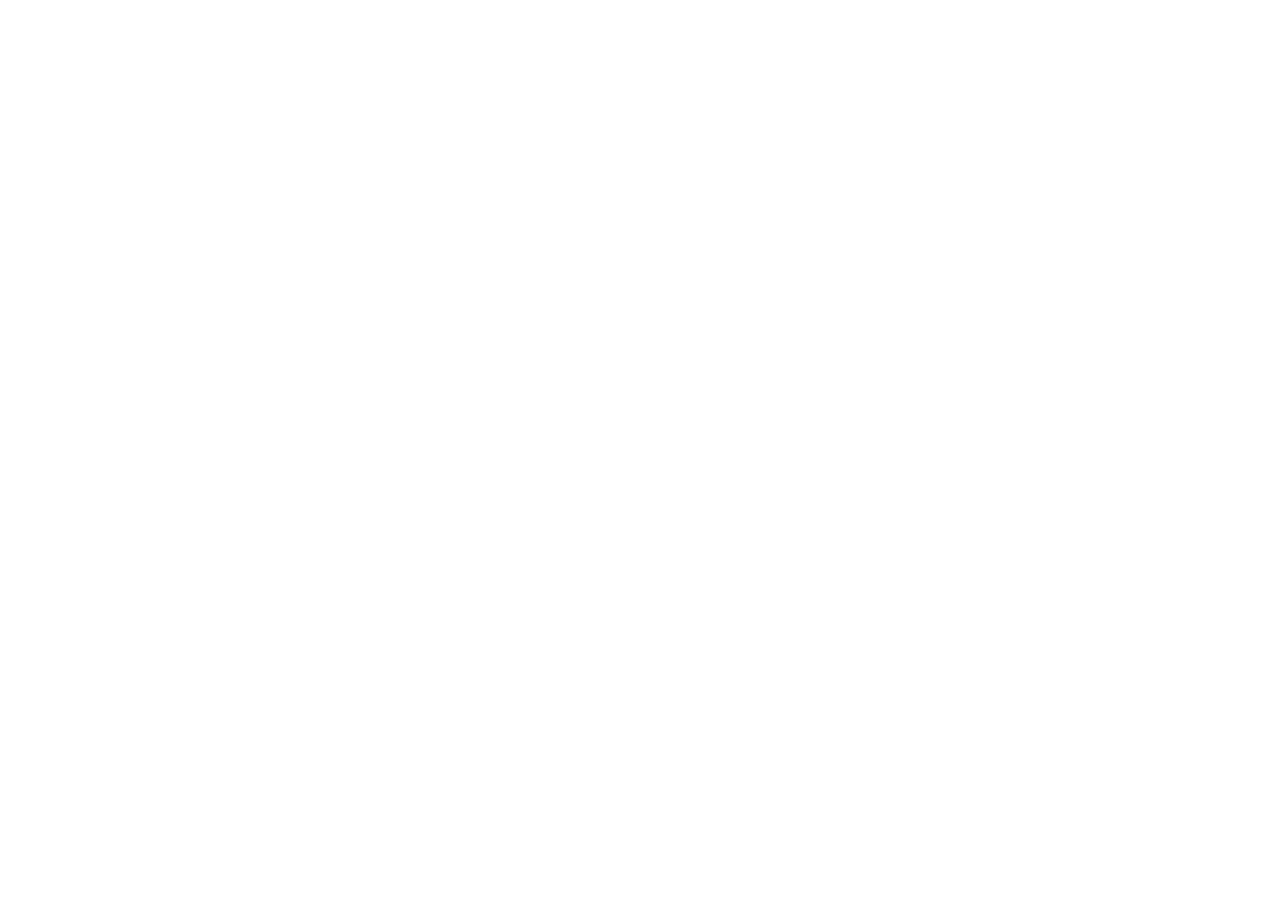
==== commit d3e5f1ad: "Temporarily blank public website pages; retain original site in git history" ====
--- a/index.html
+++ b/index.html
@@ -1,410 +1,2 @@
-<!DOCTYPE html>
-<html lang="en">
-<head>
-  <meta charset="UTF-8" />
-  <meta name="viewport" content="width=device-width, initial-scale=1.0" />
-  <title>Parking Lot Striping Dallas | Lined &amp; Loaded</title>
-  <meta name="description" content="Professional parking lot striping in Dallas–Fort Worth. Fast turnaround, clean lines, ADA compliant. Get a free quote today." />
-  <link rel="canonical" href="https://linedandloadedstriping.com" />
-
-  <!-- Open Graph -->
-  <meta property="og:title" content="Parking Lot Striping Dallas | Lined &amp; Loaded" />
-  <meta property="og:description" content="Professional parking lot striping in Dallas–Fort Worth. Fast turnaround, clean lines, ADA compliant. Get a free quote today." />
-  <meta property="og:type" content="website" />
-  <meta property="og:url" content="https://linedandloadedstriping.com" />
-
-  <!-- Google Fonts: Inter -->
-  <link rel="preconnect" href="https://fonts.googleapis.com" />
-  <link rel="preconnect" href="https://fonts.gstatic.com" crossorigin />
-  <link href="https://fonts.googleapis.com/css2?family=Inter:wght@400;600;700;800&display=swap" rel="stylesheet" />
-
-  <!-- Google tag (gtag.js) -->
-  <script async src="https://www.googletagmanager.com/gtag/js?id=AW-18159029595"></script>
-  <script>
-    window.dataLayer = window.dataLayer || [];
-    function gtag(){dataLayer.push(arguments);}
-    gtag('js', new Date());
-    gtag('config', 'AW-18159029595');
-  </script>
-
-  <link rel="stylesheet" href="styles.css" />
-</head>
-<body>
-
-  <!-- ============================================================
-       NAVIGATION
-  ============================================================ -->
-  <header class="nav-header" role="banner">
-    <nav class="nav-container" aria-label="Main navigation">
-      <!-- Logo -->
-      <a href="#home" class="nav-logo" aria-label="Lined &amp; Loaded — Home">
-        <img src="logo-new.png" alt="Lined &amp; Loaded Line Striping — Dallas, Texas" class="nav-logo-img" />
-      </a>
-
-      <!-- Desktop nav links -->
-      <ul class="nav-links" role="list">
-        <li><a href="#home" class="nav-link">Home</a></li>
-        <li><a href="#services" class="nav-link">Services</a></li>
-        <li><a href="/faq.html" class="nav-link">FAQ</a></li>
-        <li><a href="#quote" class="nav-link">Get Quote</a></li>
-      </ul>
-
-      <!-- Desktop phone + CTA -->
-      <a href="tel:+14699662580" class="nav-phone" aria-label="Call (469) 966-2580">
-        <span class="nav-phone-icon" aria-hidden="true">📞</span>
-        <span class="nav-phone-number">(469) 966-2580</span>
-      </a>
-      <a href="#quote" class="btn btn-primary nav-cta">Get a Quote</a>
-
-      <!-- Hamburger (mobile) -->
-      <button
-        class="hamburger"
-        id="hamburger"
-        aria-label="Toggle navigation menu"
-        aria-expanded="false"
-        aria-controls="mobile-nav"
-      >
-        <span class="hamburger-bar"></span>
-        <span class="hamburger-bar"></span>
-        <span class="hamburger-bar"></span>
-      </button>
-    </nav>
-
-    <!-- Mobile nav -->
-    <div class="mobile-nav" id="mobile-nav" aria-hidden="true">
-      <ul role="list">
-        <li><a href="#home" class="mobile-nav-link">Home</a></li>
-        <li><a href="#services" class="mobile-nav-link">Services</a></li>
-        <li><a href="/faq.html" class="mobile-nav-link">FAQ</a></li>
-        <li><a href="#quote" class="mobile-nav-link">Get Quote</a></li>
-      </ul>
-      <a href="#quote" class="btn btn-primary mobile-nav-cta">Get a Free Quote</a>
-    </div>
-  </header>
-
-  <main>
-
-    <!-- ============================================================
-         HERO SECTION
-    ============================================================ -->
-    <section class="hero" id="home" aria-label="Hero">
-      <div class="hero-overlay" aria-hidden="true"></div>
-      <div class="hero-content">
-        <h1 class="hero-headline hero-animate">
-          Your Lot, Striped Overnight&nbsp;— No Business Disruption.
-        </h1>
-        <p class="hero-sub hero-animate hero-animate--delay-1">
-          Photo-documented. Fast turnaround across Dallas–Fort Worth.
-        </p>
-        <div class="hero-ctas hero-animate hero-animate--delay-2">
-          <a href="#quote" class="btn btn-primary btn-lg">Get a Fast Quote</a>
-          <a href="tel:+14699662580" class="btn btn-outline-light btn-lg">
-            📞 Call Now
-          </a>
-        </div>
-      </div>
-    </section>
-
-    <!-- ============================================================
-         TRUST BAR
-    ============================================================ -->
-    <section class="trust-bar" aria-label="Why choose us">
-      <div class="trust-bar-inner">
-        <div class="trust-item">
-          <span class="trust-check" aria-hidden="true">✔</span>
-          <span>Clean, Crisp Lines</span>
-        </div>
-        <div class="trust-item">
-          <span class="trust-check" aria-hidden="true">✔</span>
-          <span>Fast Turnaround</span>
-        </div>
-        <div class="trust-item">
-          <span class="trust-check" aria-hidden="true">✔</span>
-          <span>Serving Commercial Properties</span>
-        </div>
-        <div class="trust-item">
-          <span class="trust-check" aria-hidden="true">✔</span>
-          <span>ADA Compliant Work</span>
-        </div>
-      </div>
-    </section>
-
-    <!-- ============================================================
-         SERVICES SECTION
-    ============================================================ -->
-    <section class="services section" id="services" aria-labelledby="services-title">
-      <div class="container">
-        <h2 class="section-title" id="services-title">What We Do</h2>
-        <p class="section-subtitle">Everything your lot needs — done right the first time.</p>
-
-        <div class="services-grid">
-
-          <article class="service-card fade-in-scroll" aria-label="Parking Lot Striping">
-            <div class="service-icon" aria-hidden="true">🅿️</div>
-            <h3 class="service-title">Parking Lot Striping</h3>
-            <p class="service-desc">Fresh, precise lines for new or existing lots.</p>
-          </article>
-
-          <article class="service-card fade-in-scroll" aria-label="Re-Striping">
-            <div class="service-icon" aria-hidden="true">🔄</div>
-            <h3 class="service-title">Re-Striping</h3>
-            <p class="service-desc">Fade away? We bring the lines back sharp.</p>
-          </article>
-
-          <article class="service-card fade-in-scroll" aria-label="New Layouts">
-            <div class="service-icon" aria-hidden="true">📐</div>
-            <h3 class="service-title">New Layouts</h3>
-            <p class="service-desc">Custom lot design and first-time striping.</p>
-          </article>
-
-          <article class="service-card fade-in-scroll" aria-label="ADA Compliance">
-            <div class="service-icon" aria-hidden="true">♿</div>
-            <h3 class="service-title">ADA Compliance</h3>
-            <p class="service-desc">Handicap spaces, signs, and access routes done right.</p>
-          </article>
-
-          <article class="service-card fade-in-scroll" aria-label="Fire Lane Striping">
-            <div class="service-icon" aria-hidden="true">🚒</div>
-            <h3 class="service-title">Fire Lane Striping</h3>
-            <p class="service-desc">Code-compliant fire lane marking.</p>
-          </article>
-
-        </div>
-      </div>
-    </section>
-
-    <!-- ============================================================
-         HOW IT WORKS
-    ============================================================ -->
-    <section class="how-it-works section" aria-labelledby="how-title">
-      <div class="container">
-        <h2 class="section-title" id="how-title">How It Works</h2>
-        <p class="section-subtitle">Three steps from quote to clean lot.</p>
-
-        <div class="steps-row">
-
-          <div class="step fade-in-scroll" aria-label="Step 1: Request a Quote">
-            <div class="step-number" aria-hidden="true">1</div>
-            <h3 class="step-title">Request a Quote</h3>
-            <p class="step-desc">Fill out the form below — takes less than two minutes.</p>
-          </div>
-
-          <div class="step-connector" aria-hidden="true"></div>
-
-          <div class="step fade-in-scroll step--delay-1" aria-label="Step 2: We Review and Contact You">
-            <div class="step-number" aria-hidden="true">2</div>
-            <h3 class="step-title">We Review &amp; Contact You</h3>
-            <p class="step-desc">We'll follow up within 24 hours with a solid quote.</p>
-          </div>
-
-          <div class="step-connector" aria-hidden="true"></div>
-
-          <div class="step fade-in-scroll step--delay-2" aria-label="Step 3: We Stripe Your Lot">
-            <div class="step-number" aria-hidden="true">3</div>
-            <h3 class="step-title">We Stripe Your Lot</h3>
-            <p class="step-desc">Fast, clean, done right. Your lot looks sharp.</p>
-          </div>
-
-        </div>
-      </div>
-    </section>
-
-    <!-- ============================================================
-         REVIEWS (live Google reviews via Trustindex)
-    ============================================================ -->
-    <section class="reviews section" aria-labelledby="reviews-title">
-      <div class="container">
-        <h2 class="section-title" id="reviews-title">What Our Clients Say</h2>
-        <p class="section-subtitle">Live reviews from our customers on Google.</p>
-
-        <!-- Trustindex Google Reviews widget -->
-        <div class="trustindex-widget-wrap">
-          <script defer async src='https://cdn.trustindex.io/loader.js?cb4762973ee589028b66a7f6648'></script>
-        </div>
-      </div>
-    </section>
-
-    <!-- ============================================================
-         LEAD FORM / QUOTE SECTION
-    ============================================================ -->
-    <section class="quote-section section" id="quote" aria-labelledby="quote-title">
-      <div class="container container--narrow">
-        <h2 class="section-title" id="quote-title">Get Your Free Quote</h2>
-        <p class="section-subtitle">
-          Fill out the form and we'll get back to you fast — usually within a few hours.
-        </p>
-
-        <!-- Success message (hidden until form submitted) -->
-        <div class="form-success" id="form-success" role="alert" aria-live="polite" hidden>
-          <span class="form-success-icon" aria-hidden="true">✅</span>
-          <p>Thanks! We'll reach out shortly.</p>
-        </div>
-
-        <!-- Error message (hidden until error occurs) -->
-        <div class="form-error" id="form-error" role="alert" aria-live="polite" hidden>
-          Something went wrong — please call us directly at
-          <a href="tel:+14699662580">(469) 966-2580</a>.
-        </div>
-
-        <!-- Quote form -->
-        <form class="quote-form" id="quote-form" novalidate aria-label="Request a free quote">
-
-          <div class="form-row">
-            <div class="form-group">
-              <label for="field-name" class="form-label">Your Name <span class="required" aria-hidden="true">*</span></label>
-              <input
-                type="text"
-                id="field-name"
-                name="name"
-                class="form-input"
-                placeholder="Jane Smith"
-                required
-                autocomplete="name"
-                aria-required="true"
-              />
-              <span class="field-error" id="error-name" role="alert" aria-live="polite"></span>
-            </div>
-
-            <div class="form-group">
-              <label for="field-phone" class="form-label">Phone Number <span class="required" aria-hidden="true">*</span></label>
-              <input
-                type="tel"
-                id="field-phone"
-                name="phone"
-                class="form-input"
-                placeholder="(469) 966-2580"
-                required
-                autocomplete="tel"
-                aria-required="true"
-              />
-              <span class="field-error" id="error-phone" role="alert" aria-live="polite"></span>
-            </div>
-          </div>
-
-          <div class="form-row">
-            <div class="form-group">
-              <label for="field-email" class="form-label">Email Address <span class="required" aria-hidden="true">*</span></label>
-              <input
-                type="email"
-                id="field-email"
-                name="email"
-                class="form-input"
-                placeholder="jane@company.com"
-                required
-                autocomplete="email"
-                aria-required="true"
-              />
-              <span class="field-error" id="error-email" role="alert" aria-live="polite"></span>
-            </div>
-
-            <div class="form-group" style="display:none">
-              <label for="field-spots" class="form-label">Number of Parking Spots</label>
-              <input
-                type="number"
-                id="field-spots"
-                name="spots"
-                class="form-input"
-                placeholder="Approx. number"
-                min="1"
-                autocomplete="off"
-              />
-            </div>
-          </div>
-
-          <div class="form-group">
-            <label for="field-address" class="form-label">Property Address</label>
-            <input
-              type="text"
-              id="field-address"
-              name="address"
-              class="form-input"
-              placeholder="1234 Commerce Dr, Dallas, TX"
-              autocomplete="street-address"
-            />
-            <span class="field-error" id="error-address" role="alert" aria-live="polite"></span>
-          </div>
-
-          <div class="form-group">
-            <label for="field-message" class="form-label">Additional Details</label>
-            <textarea
-              id="field-message"
-              name="message"
-              class="form-input form-textarea"
-              placeholder="Anything else we should know? (Faded lines, ADA updates, timeline, etc.)"
-              rows="4"
-              autocomplete="off"
-            ></textarea>
-          </div>
-
-          <div class="form-group form-consent">
-            <label for="field-optin" class="consent-label">
-              <input
-                type="checkbox"
-                id="field-optin"
-                name="sms_opt_in"
-                class="consent-checkbox"
-              />
-              <span class="consent-text">
-                I agree to receive text messages and calls from Lined &amp; Loaded at the phone number provided, including messages sent by autodialer, about my quote and related services. Consent is not a condition of purchase. Message &amp; data rates may apply. Reply STOP to opt out at any time.
-              </span>
-            </label>
-          </div>
-
-          <p class="form-fineprint">
-            View our <a href="/privacy.html">Privacy Policy</a> and <a href="/terms.html">Terms &amp; Conditions</a>.
-          </p>
-
-          <button type="submit" class="btn btn-primary btn-submit" id="submit-btn">
-            <span class="btn-text">Get My Quote →</span>
-            <span class="btn-spinner" aria-hidden="true" hidden></span>
-          </button>
-
-        </form>
-      </div>
-    </section>
-
-  </main>
-
-  <!-- ============================================================
-       FOOTER
-  ============================================================ -->
-  <footer class="footer" role="contentinfo">
-    <div class="footer-main">
-      <div class="container footer-inner">
-
-        <div class="footer-brand">
-          <img src="logo-new.png" alt="Lined &amp; Loaded Line Striping" class="footer-logo-img" />
-        </div>
-
-        <nav class="footer-nav" aria-label="Footer navigation">
-          <a href="#home" class="footer-link">Home</a>
-          <a href="#services" class="footer-link">Services</a>
-          <a href="/faq.html" class="footer-link">FAQ</a>
-          <a href="#quote" class="footer-link">Get Quote</a>
-        </nav>
-
-        <div class="footer-contact">
-          <a href="tel:+14699662580" class="footer-phone">(469) 966-2580</a>
-          <span class="footer-location">Dallas–Fort Worth, TX</span>
-        </div>
-
-      </div>
-    </div>
-    <div class="footer-bottom">
-      <div class="container">
-        <p>© 2025 Lined &amp; Loaded. All rights reserved. &nbsp;|&nbsp; <a href="/privacy.html" style="color:rgba(255,255,255,0.4);text-decoration:none">Privacy Policy</a> &nbsp;|&nbsp; <a href="/terms.html" style="color:rgba(255,255,255,0.4);text-decoration:none">Terms &amp; Conditions</a></p>
-      </div>
-    </div>
-  </footer>
-
-  <!-- ============================================================
-       MOBILE STICKY BAR (hidden above 768px via CSS)
-  ============================================================ -->
-  <div class="mobile-sticky-bar" role="complementary" aria-label="Quick contact">
-    <a href="tel:+14699662580" class="mobile-sticky-call">📞 Call Now</a>
-    <a href="#quote" class="mobile-sticky-quote">Get a Quote</a>
-  </div>
-
-  <script src="main.js"></script>
-</body>
-</html>
+<!doctype html>
+<html lang="en"><head><meta charset="utf-8"><meta name="viewport" content="width=device-width,initial-scale=1"><meta name="robots" content="noindex,nofollow"><title></title></head><body></body></html>
